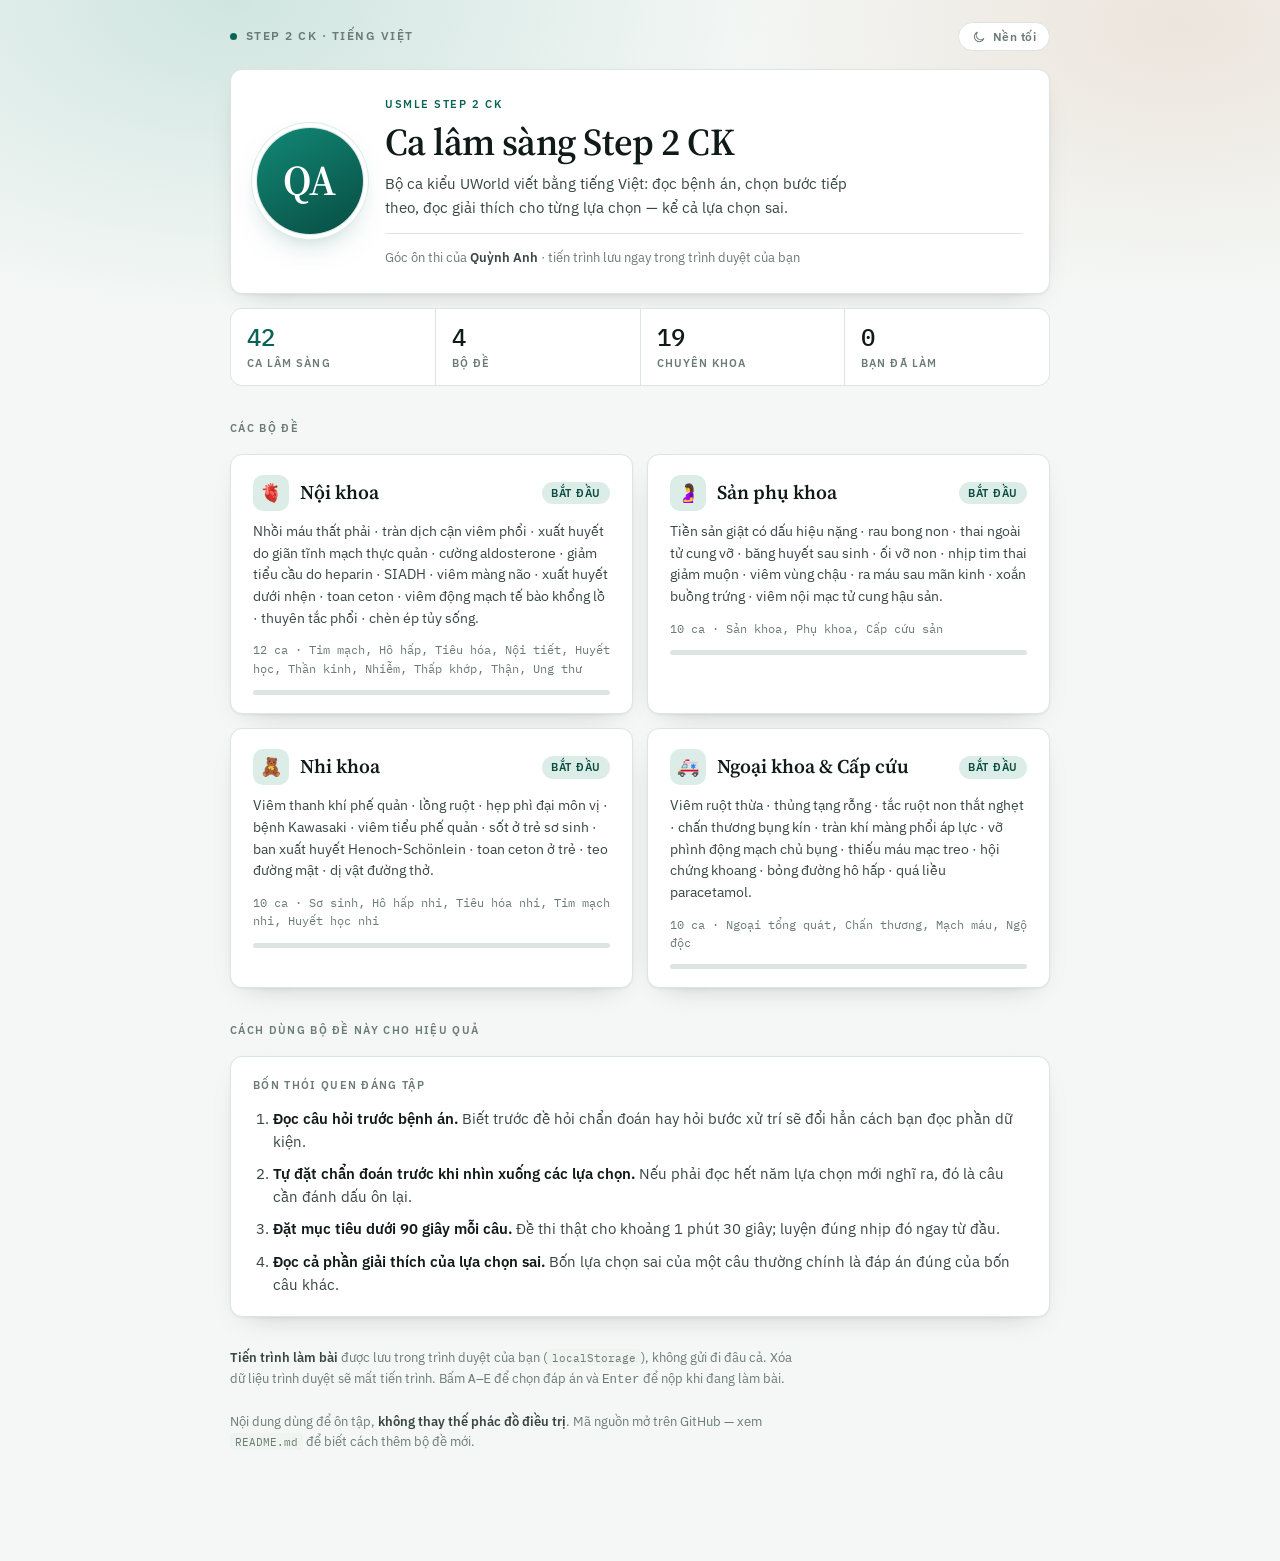
==== index.html @ 40addd0b "Update site UI/logic and ignore documentation files" ====
<!doctype html>
<html lang="vi">
<head>
<meta charset="utf-8">
<meta name="viewport" content="width=device-width, initial-scale=1">
<title>Ôn thi USMLE Step 2 CK bằng tiếng Việt</title>
<meta name="description" content="42 ca lâm sàng kiểu UWorld cho USMLE Step 2 CK, viết bằng tiếng Việt, trọng tâm chẩn đoán và bước xử trí tiếp theo.">
<meta name="theme-color" content="#0C6255">
<link rel="preconnect" href="https://fonts.googleapis.com">
<link rel="preconnect" href="https://fonts.gstatic.com" crossorigin>
<link rel="stylesheet" href="https://fonts.googleapis.com/css2?family=IBM+Plex+Mono:wght@400;500&family=IBM+Plex+Sans:wght@400;500;600&family=Source+Serif+4:opsz,wght@8..60,400;8..60,600&display=swap">
<link rel="stylesheet" href="assets/style.css">
<link rel="icon" href="data:image/svg+xml,<svg xmlns='http://www.w3.org/2000/svg' viewBox='0 0 100 100'><text y='.9em' font-size='90'>%F0%9F%A9%BA</text></svg>">
<script>
  /* đặt giao diện trước khi vẽ để không bị nháy nền */
  try {
    var t = localStorage.getItem("step2ck:theme");
    if (t) document.documentElement.setAttribute("data-theme", t);
  } catch (e) {}
</script>
</head>
<body>

<div class="wrap">

  <div class="topbar">
    <span class="brandline"><span class="dot"></span>Step 2 CK · Tiếng Việt</span>
    <button class="themetoggle" type="button">Nền tối</button>
  </div>

  <header class="hero">
    <div class="avatar lg">
      <span class="fallback">QA</span>
      <img src="assets/avatar.jpg" alt="Ảnh đại diện">
    </div>
    <div class="hero-text">
      <div class="eyebrow">USMLE Step 2 CK</div>
      <h1>Ca lâm sàng Step 2 CK</h1>
      <p>Bộ ca kiểu UWorld viết bằng tiếng Việt: đọc bệnh án, chọn bước tiếp theo, đọc giải thích cho từng lựa chọn — kể cả lựa chọn sai.</p>
      <div class="owner">Góc ôn thi của <b>Quỳnh Anh</b> · tiến trình lưu ngay trong trình duyệt của bạn</div>
    </div>
  </header>

  <div class="stats">
    <div class="accent"><b>42</b><span>Ca lâm sàng</span></div>
    <div><b>4</b><span>Bộ đề</span></div>
    <div><b>19</b><span>Chuyên khoa</span></div>
    <div><b id="stat-done">0</b><span>Bạn đã làm</span></div>
  </div>

  <p class="section-label">Các bộ đề</p>
  <div class="sets">

    <a class="set" href="noi-khoa/" data-set="noi-khoa" data-count="12">
      <div class="top">
        <span class="ico" aria-hidden="true">🫀</span>
        <h2>Nội khoa</h2>
        <span class="state">Bắt đầu</span>
      </div>
      <p>Nhồi máu thất phải · tràn dịch cận viêm phổi · xuất huyết do giãn tĩnh mạch thực quản · cường aldosterone · giảm tiểu cầu do heparin · SIADH · viêm màng não · xuất huyết dưới nhện · toan ceton · viêm động mạch tế bào khổng lồ · thuyên tắc phổi · chèn ép tủy sống.</p>
      <span class="meta">12 ca · Tim mạch, Hô hấp, Tiêu hóa, Nội tiết, Huyết học, Thần kinh, Nhiễm, Thấp khớp, Thận, Ung thư</span>
      <span class="prog"><i></i></span>
    </a>

    <a class="set" href="san-phu-khoa/" data-set="san-phu-khoa" data-count="10">
      <div class="top">
        <span class="ico" aria-hidden="true">🤰</span>
        <h2>Sản phụ khoa</h2>
        <span class="state">Bắt đầu</span>
      </div>
      <p>Tiền sản giật có dấu hiệu nặng · rau bong non · thai ngoài tử cung vỡ · băng huyết sau sinh · ối vỡ non · nhịp tim thai giảm muộn · viêm vùng chậu · ra máu sau mãn kinh · xoắn buồng trứng · viêm nội mạc tử cung hậu sản.</p>
      <span class="meta">10 ca · Sản khoa, Phụ khoa, Cấp cứu sản</span>
      <span class="prog"><i></i></span>
    </a>

    <a class="set" href="nhi-khoa/" data-set="nhi-khoa" data-count="10">
      <div class="top">
        <span class="ico" aria-hidden="true">🧸</span>
        <h2>Nhi khoa</h2>
        <span class="state">Bắt đầu</span>
      </div>
      <p>Viêm thanh khí phế quản · lồng ruột · hẹp phì đại môn vị · bệnh Kawasaki · viêm tiểu phế quản · sốt ở trẻ sơ sinh · ban xuất huyết Henoch-Schönlein · toan ceton ở trẻ · teo đường mật · dị vật đường thở.</p>
      <span class="meta">10 ca · Sơ sinh, Hô hấp nhi, Tiêu hóa nhi, Tim mạch nhi, Huyết học nhi</span>
      <span class="prog"><i></i></span>
    </a>

    <a class="set" href="ngoai-cap-cuu/" data-set="ngoai-cap-cuu" data-count="10">
      <div class="top">
        <span class="ico" aria-hidden="true">🚑</span>
        <h2>Ngoại khoa &amp; Cấp cứu</h2>
        <span class="state">Bắt đầu</span>
      </div>
      <p>Viêm ruột thừa · thủng tạng rỗng · tắc ruột non thắt nghẹt · chấn thương bụng kín · tràn khí màng phổi áp lực · vỡ phình động mạch chủ bụng · thiếu máu mạc treo · hội chứng khoang · bỏng đường hô hấp · quá liều paracetamol.</p>
      <span class="meta">10 ca · Ngoại tổng quát, Chấn thương, Mạch máu, Ngộ độc</span>
      <span class="prog"><i></i></span>
    </a>

  </div>

  <p class="section-label">Cách dùng bộ đề này cho hiệu quả</p>
  <div class="tips">
    <h3>Bốn thói quen đáng tập</h3>
    <ol>
      <li><b>Đọc câu hỏi trước bệnh án.</b> Biết trước đề hỏi chẩn đoán hay hỏi bước xử trí sẽ đổi hẳn cách bạn đọc phần dữ kiện.</li>
      <li><b>Tự đặt chẩn đoán trước khi nhìn xuống các lựa chọn.</b> Nếu phải đọc hết năm lựa chọn mới nghĩ ra, đó là câu cần đánh dấu ôn lại.</li>
      <li><b>Đặt mục tiêu dưới 90 giây mỗi câu.</b> Đề thi thật cho khoảng 1 phút 30 giây; luyện đúng nhịp đó ngay từ đầu.</li>
      <li><b>Đọc cả phần giải thích của lựa chọn sai.</b> Bốn lựa chọn sai của một câu thường chính là đáp án đúng của bốn câu khác.</li>
    </ol>
  </div>

  <footer>
    <b>Tiến trình làm bài</b> được lưu trong trình duyệt của bạn (<code>localStorage</code>), không gửi đi đâu cả. Xóa dữ liệu trình duyệt sẽ mất tiến trình. Bấm <kbd>A</kbd>–<kbd>E</kbd> để chọn đáp án và <kbd>Enter</kbd> để nộp khi đang làm bài.
    <br><br>
    Nội dung dùng để ôn tập, <b>không thay thế phác đồ điều trị</b>. Mã nguồn mở trên GitHub — xem <code>README.md</code> để biết cách thêm bộ đề mới.
  </footer>
</div>

<script src="assets/site.js"></script>
</body>
</html>
---- assets/style.css ----
/* ==========================================================================
   USMLE Step 2 CK — hệ thống thiết kế dùng chung
   Bảng màu, kiểu chữ và bố cục cho cả trang chủ lẫn trang làm đề.
   Sáng / tối theo hệ thống, có thể ghi đè bằng [data-theme] trên <html>.
   ========================================================================== */

:root{
  --paper:#F4F7F5;
  --surface:#FFFFFF;
  --surface-2:#EFF4F1;
  --ink:#101A18;
  --ink-2:#384744;
  --ink-3:#6B7B76;
  --line:#DCE5E1;
  --line-strong:#BCCAC5;
  --accent:#0C6255;
  --accent-2:#084C42;
  --accent-3:#128976;
  --accent-soft:#DCEDE8;
  --warm:#B4602A;
  --warm-soft:#F8E9DE;
  --good:#42701B;
  --good-soft:#E9F2DA;
  --good-line:#A5C67C;
  --bad:#A32A20;
  --bad-soft:#F9E3E0;
  --bad-line:#E0A9A1;
  --on-accent:#FFFFFF;
  --glow:radial-gradient(60% 70% at 18% 0%, rgba(18,137,118,.16), transparent 70%),
         radial-gradient(50% 60% at 92% 4%, rgba(180,96,42,.12), transparent 70%);
  --shadow:0 1px 2px rgba(16,26,24,.05), 0 10px 28px -18px rgba(16,26,24,.35);
  --shadow-lift:0 2px 4px rgba(16,26,24,.06), 0 22px 44px -24px rgba(16,26,24,.42);
  --radius:12px;
  --serif:"Source Serif 4", Georgia, "Times New Roman", serif;
  --sans:"IBM Plex Sans", "Segoe UI", Roboto, Helvetica, Arial, sans-serif;
  --mono:"IBM Plex Mono", "SF Mono", Consolas, monospace;
}

@media (prefers-color-scheme: dark){
  :root:not([data-theme="light"]){
    --paper:#0C1412;
    --surface:#141F1D;
    --surface-2:#1A2724;
    --ink:#E9F0ED;
    --ink-2:#B3C2BD;
    --ink-3:#7C8C87;
    --line:#25332F;
    --line-strong:#3A4B46;
    --accent:#5FC9B4;
    --accent-2:#93E0CF;
    --accent-3:#7FD6C2;
    --accent-soft:#0F3630;
    --warm:#E2A176;
    --warm-soft:#33231A;
    --good:#9DCC66;
    --good-soft:#1A2C11;
    --good-line:#3F5E24;
    --bad:#EB958A;
    --bad-soft:#361B17;
    --bad-line:#6B3630;
    --on-accent:#0A1210;
    --glow:radial-gradient(60% 70% at 18% 0%, rgba(95,201,180,.10), transparent 70%),
           radial-gradient(50% 60% at 92% 4%, rgba(226,161,118,.08), transparent 70%);
    --shadow:0 1px 2px rgba(0,0,0,.5), 0 12px 32px -20px rgba(0,0,0,.9);
    --shadow-lift:0 2px 6px rgba(0,0,0,.55), 0 26px 50px -26px rgba(0,0,0,1);
  }
}

:root[data-theme="dark"]{
  --paper:#0C1412;
  --surface:#141F1D;
  --surface-2:#1A2724;
  --ink:#E9F0ED;
  --ink-2:#B3C2BD;
  --ink-3:#7C8C87;
  --line:#25332F;
  --line-strong:#3A4B46;
  --accent:#5FC9B4;
  --accent-2:#93E0CF;
  --accent-3:#7FD6C2;
  --accent-soft:#0F3630;
  --warm:#E2A176;
  --warm-soft:#33231A;
  --good:#9DCC66;
  --good-soft:#1A2C11;
  --good-line:#3F5E24;
  --bad:#EB958A;
  --bad-soft:#361B17;
  --bad-line:#6B3630;
  --on-accent:#0A1210;
  --glow:radial-gradient(60% 70% at 18% 0%, rgba(95,201,180,.10), transparent 70%),
         radial-gradient(50% 60% at 92% 4%, rgba(226,161,118,.08), transparent 70%);
  --shadow:0 1px 2px rgba(0,0,0,.5), 0 12px 32px -20px rgba(0,0,0,.9);
  --shadow-lift:0 2px 6px rgba(0,0,0,.55), 0 26px 50px -26px rgba(0,0,0,1);
}

*{box-sizing:border-box}
html{color-scheme:light dark}
body{
  margin:0;
  background:var(--paper);
  background-image:var(--glow);
  background-repeat:no-repeat;
  background-size:100% 640px;
  background-attachment:fixed;
  color:var(--ink);
  font-family:var(--sans);
  font-size:16px;
  line-height:1.6;
  -webkit-font-smoothing:antialiased;
}
img{max-width:100%}
:focus-visible{outline:2px solid var(--accent); outline-offset:2px; border-radius:4px}
@media (prefers-reduced-motion: reduce){*{animation:none !important; transition:none !important}}

.wrap{max-width:860px; margin:0 auto; padding:22px 20px 110px}

/* ---------- thanh trên cùng ---------- */
.topbar{display:flex; align-items:center; justify-content:space-between; gap:12px; margin-bottom:18px}
.brandline{
  display:inline-flex; align-items:center; gap:9px;
  font-size:11.5px; font-weight:600; letter-spacing:.13em; text-transform:uppercase;
  color:var(--ink-3); text-decoration:none;
}
.brandline .dot{width:7px; height:7px; border-radius:50%; background:var(--accent); flex:0 0 auto}
a.brandline:hover{color:var(--accent)}
.themetoggle{
  display:inline-flex; align-items:center; gap:7px;
  padding:6px 13px; cursor:pointer;
  font-family:var(--sans); font-size:12px; font-weight:600; letter-spacing:.04em;
  color:var(--ink-3); background:var(--surface);
  border:1px solid var(--line); border-radius:999px;
  transition:border-color .15s ease, color .15s ease;
}
.themetoggle:hover{border-color:var(--line-strong); color:var(--ink)}
.themetoggle svg{width:14px; height:14px; fill:none; stroke:currentColor; stroke-width:1.8; stroke-linecap:round}

/* ---------- ảnh đại diện ---------- */
.avatar{
  position:relative; flex:0 0 auto;
  border-radius:50%; overflow:hidden;
  background:linear-gradient(150deg, var(--accent-3), var(--accent-2));
  box-shadow:0 0 0 1px var(--line), 0 0 0 5px var(--surface), 0 0 0 6px var(--accent-soft),
             0 14px 32px -14px rgba(12,98,85,.5);
}
.avatar img{width:100%; height:100%; object-fit:cover; object-position:50% 22%; display:block; position:relative; z-index:1}
.avatar .fallback{
  position:absolute; inset:0; display:grid; place-items:center; z-index:0;
  font-family:var(--serif); font-weight:600; color:var(--on-accent);
  font-size:.4em; letter-spacing:.02em; pointer-events:none;
}
.avatar.lg{width:106px; height:106px; font-size:106px}
.avatar.sm{
  width:40px; height:40px; font-size:40px;
  box-shadow:0 0 0 1px var(--line), 0 0 0 3px var(--surface), 0 0 0 4px var(--accent-soft);
}

/* ---------- hero trang chủ ---------- */
.hero{
  display:flex; align-items:center; gap:22px; flex-wrap:wrap;
  padding:26px;
  background:var(--surface);
  border:1px solid var(--line); border-radius:var(--radius);
  box-shadow:var(--shadow);
}
.hero-text{flex:1 1 320px; min-width:0}
.eyebrow{
  font-size:11px; font-weight:600; letter-spacing:.14em; text-transform:uppercase;
  color:var(--accent);
}
.hero h1{
  font-family:var(--serif); font-weight:600;
  font-size:clamp(27px,4.6vw,38px); line-height:1.1;
  margin:8px 0 0; text-wrap:balance; letter-spacing:-.015em;
}
.hero p{margin:9px 0 0; color:var(--ink-2); font-size:14.5px; max-width:52ch}
.owner{
  margin-top:14px; padding-top:13px; border-top:1px solid var(--line);
  font-size:12.5px; color:var(--ink-3);
}
.owner b{color:var(--ink-2); font-weight:600}

/* ---------- dải số liệu ---------- */
.stats{
  display:grid; grid-template-columns:repeat(auto-fit,minmax(118px,1fr)); gap:1px;
  margin-top:14px; background:var(--line);
  border:1px solid var(--line); border-radius:var(--radius); overflow:hidden;
}
.stats div{background:var(--surface); padding:14px 16px}
.stats b{
  display:block; font-family:var(--mono); font-size:24px; font-weight:500;
  color:var(--ink); font-variant-numeric:tabular-nums; line-height:1.2;
}
.stats span{
  display:block; margin-top:3px;
  font-size:10.5px; font-weight:600; letter-spacing:.1em; text-transform:uppercase; color:var(--ink-3);
}
.stats .accent b{color:var(--accent)}

/* ---------- header trang làm đề ---------- */
.masthead{
  display:flex; flex-wrap:wrap; align-items:flex-end; justify-content:space-between;
  gap:14px 20px;
  padding:20px 22px;
  background:var(--surface);
  border:1px solid var(--line); border-radius:var(--radius);
  box-shadow:var(--shadow);
}
.masthead h1{
  font-family:var(--serif); font-weight:600;
  font-size:clamp(24px,4.2vw,33px); line-height:1.12;
  margin:7px 0 0; text-wrap:balance; letter-spacing:-.012em;
}
.masthead p{margin:7px 0 0; color:var(--ink-3); font-size:13.5px; max-width:48ch}
.backlink{
  display:inline-flex; align-items:center; gap:6px; margin-bottom:12px;
  font-size:13px; color:var(--ink-3); text-decoration:none;
}
.backlink:hover{color:var(--accent)}
.scorebox{
  text-align:right; font-family:var(--mono); font-size:11.5px; color:var(--ink-3); line-height:1.5;
  padding:10px 16px; border:1px solid var(--line); border-radius:10px; background:var(--surface-2);
}
.scorebox b{display:block; font-size:27px; color:var(--ink); font-weight:500; font-variant-numeric:tabular-nums}

/* ---------- thanh tiến trình ---------- */
.railwrap{margin:16px 0 22px}
.railmeter{height:5px; border-radius:999px; background:var(--line); overflow:hidden; margin-bottom:11px}
.railmeter i{
  display:block; height:100%; width:0;
  background:linear-gradient(90deg, var(--accent-3), var(--accent));
  border-radius:999px; transition:width .35s cubic-bezier(.4,0,.2,1);
}
.rail{display:flex; flex-wrap:wrap; gap:6px}
.pip{
  width:30px; height:30px; padding:0; cursor:pointer;
  display:grid; place-items:center;
  background:var(--surface); border:1px solid var(--line); border-radius:8px;
  font-family:var(--mono); font-size:12px; font-variant-numeric:tabular-nums;
  color:var(--ink-3);
  transition:transform .12s ease, border-color .12s ease, background .12s ease;
}
.pip:hover:not(:disabled){transform:translateY(-2px); border-color:var(--line-strong)}
.pip[data-state="current"]{background:var(--accent); border-color:var(--accent); color:var(--on-accent); font-weight:500}
.pip[data-state="correct"]{background:var(--good-soft); border-color:var(--good-line); color:var(--good); font-weight:500}
.pip[data-state="wrong"]{background:var(--bad-soft); border-color:var(--bad-line); color:var(--bad); font-weight:500}
.pip:disabled{cursor:default; opacity:.6}

/* ---------- thẻ ca lâm sàng ---------- */
.card{
  background:var(--surface);
  border:1px solid var(--line);
  border-radius:var(--radius);
  box-shadow:var(--shadow);
  overflow:hidden;
}
.card-top{
  display:flex; flex-wrap:wrap; align-items:center; gap:10px;
  padding:13px 24px;
  border-bottom:1px solid var(--line);
  background:var(--surface-2);
}
.qnum{font-family:var(--mono); font-size:12px; color:var(--ink-3); letter-spacing:.04em}
.chip{
  font-size:10.5px; font-weight:600; letter-spacing:.07em; text-transform:uppercase;
  padding:4px 10px; border-radius:999px;
  background:var(--accent-soft); color:var(--accent-2);
}
.chip.task{background:transparent; color:var(--ink-3); border:1px solid var(--line-strong)}

.body{padding:24px}
.fadein{animation:fade .3s cubic-bezier(.2,0,.2,1) both}
@keyframes fade{from{opacity:0; transform:translateY(6px)} to{opacity:1; transform:none}}

.vignette{
  font-family:var(--serif); font-size:17.5px; line-height:1.7; color:var(--ink);
  max-width:66ch;
}
.vignette p{margin:0 0 14px}
.vignette p:last-child{margin-bottom:0}

/* ---------- khối dữ liệu lâm sàng ---------- */
.datablock{
  margin:20px 0;
  border:1px solid var(--line);
  border-left:3px solid var(--accent);
  background:var(--surface-2);
  border-radius:8px;
  overflow:hidden;
}
.datablock .scroll{overflow-x:auto}
.datablock h4{
  margin:0; padding:10px 15px 8px;
  font-size:10.5px; font-weight:600; letter-spacing:.12em; text-transform:uppercase;
  color:var(--ink-3); border-bottom:1px solid var(--line);
}
.vitals{display:flex; flex-wrap:wrap; gap:0; font-family:var(--mono); font-size:13px}
.vitals div{padding:10px 15px; flex:1 1 auto; min-width:108px; border-right:1px solid var(--line)}
.vitals div:last-child{border-right:0}
.vitals span{
  display:block; font-size:10px; letter-spacing:.08em; text-transform:uppercase;
  color:var(--ink-3); font-family:var(--sans); font-weight:600;
}
.vitals b{font-weight:500; font-variant-numeric:tabular-nums}

table.labs{width:100%; border-collapse:collapse; font-family:var(--mono); font-size:13px}
table.labs td{padding:7px 15px; border-bottom:1px solid var(--line); vertical-align:baseline}
table.labs tr:last-child td{border-bottom:0}
table.labs td.name{font-family:var(--sans); color:var(--ink-2); width:52%}
table.labs td.val{text-align:right; font-variant-numeric:tabular-nums; font-weight:500; white-space:nowrap}
table.labs td.ref{text-align:right; color:var(--ink-3); font-size:11.5px; white-space:nowrap; width:1%}
table.labs td.val.hi{color:var(--bad)}
table.labs td.val.hi::after{content:" ▲"; font-size:9px}
table.labs td.val.lo{color:var(--accent)}
table.labs td.val.lo::after{content:" ▼"; font-size:9px}

/* ---------- câu hỏi và lựa chọn ---------- */
.stem{
  margin:24px 0 16px; padding-top:20px;
  border-top:1px solid var(--line);
  font-family:var(--serif); font-size:18.5px; font-weight:600; line-height:1.45;
  text-wrap:balance;
}
.choices{display:flex; flex-direction:column; gap:8px}
.choice{
  display:flex; gap:12px; align-items:flex-start;
  width:100%; text-align:left;
  padding:12px 15px;
  background:var(--surface);
  border:1px solid var(--line);
  border-radius:9px;
  font-family:var(--sans); font-size:15.5px; line-height:1.5; color:var(--ink);
  cursor:pointer;
  transition:border-color .12s ease, background .12s ease, transform .12s ease;
}
.choice:hover:not(:disabled){border-color:var(--line-strong); background:var(--surface-2); transform:translateX(2px)}
.choice .k{
  flex:0 0 auto; width:24px; height:24px; margin-top:1px;
  display:grid; place-items:center;
  border:1px solid var(--line-strong); border-radius:50%;
  font-family:var(--mono); font-size:12px; color:var(--ink-3);
  transition:background .12s ease, color .12s ease, border-color .12s ease;
}
.choice[aria-pressed="true"]{border-color:var(--accent); background:var(--accent-soft)}
.choice[aria-pressed="true"] .k{border-color:var(--accent); background:var(--accent); color:var(--on-accent)}
.choice:disabled{cursor:default; transform:none}
.choice.is-correct{border-color:var(--good-line); background:var(--good-soft)}
.choice.is-correct .k{border-color:var(--good); background:var(--good); color:var(--on-accent)}
.choice.is-wrong{border-color:var(--bad-line); background:var(--bad-soft)}
.choice.is-wrong .k{border-color:var(--bad); background:var(--bad); color:var(--on-accent)}
.choice.is-muted{opacity:.5}
.tag{
  margin-left:auto; align-self:center;
  font-size:10.5px; font-weight:600; letter-spacing:.07em;
  text-transform:uppercase; white-space:nowrap;
}
.tag.g{color:var(--good)}
.tag.r{color:var(--bad)}

/* ---------- nút ---------- */
.actions{display:flex; flex-wrap:wrap; align-items:center; gap:12px; margin-top:22px}
.btn{
  font-family:var(--sans); font-size:14.5px; font-weight:600;
  padding:11px 22px; border-radius:9px; cursor:pointer;
  border:1px solid var(--accent); background:var(--accent); color:var(--on-accent);
  transition:opacity .12s ease, transform .12s ease;
}
.btn:hover:not(:disabled){opacity:.88; transform:translateY(-1px)}
.btn:disabled{opacity:.38; cursor:not-allowed}
.btn.ghost{background:transparent; color:var(--ink-2); border-color:var(--line-strong)}
.btn.ghost:hover:not(:disabled){border-color:var(--ink-3)}
.hint{font-size:13px; color:var(--ink-3)}
.hint kbd{
  font-family:var(--mono); font-size:11px; padding:1px 5px; margin:0 1px;
  border:1px solid var(--line-strong); border-bottom-width:2px; border-radius:4px;
  background:var(--surface-2); color:var(--ink-2);
}

/* ---------- phần giải thích ---------- */
.expl{margin-top:28px; padding-top:24px; border-top:2px solid var(--ink)}
.verdict{
  display:flex; align-items:baseline; gap:10px; flex-wrap:wrap;
  font-size:14px; margin-bottom:20px; padding:12px 15px; border-radius:9px;
}
.verdict.ok{background:var(--good-soft); border:1px solid var(--good-line)}
.verdict.no{background:var(--bad-soft); border:1px solid var(--bad-line)}
.verdict .mark{font-family:var(--sans); font-weight:600; font-size:15px}
.verdict.ok .mark{color:var(--good)}
.verdict.no .mark{color:var(--bad)}
.verdict .ans{font-family:var(--mono); font-size:12.5px; color:var(--ink-2)}
.expl h3{
  font-family:var(--sans); font-size:11px; font-weight:600;
  letter-spacing:.12em; text-transform:uppercase; color:var(--ink-3);
  margin:0 0 9px;
}
.expl h3.spaced{margin-top:26px}
.expl .prose{font-family:var(--serif); font-size:16.5px; line-height:1.68; max-width:66ch; color:var(--ink)}
.expl .prose p{margin:0 0 12px}
.expl .prose p:last-child{margin-bottom:0}
.expl b, .expl strong{font-weight:600}
.wrongs{margin:22px 0 0; padding:0; list-style:none; display:flex; flex-direction:column; gap:12px}
.wrongs li{
  display:grid; grid-template-columns:auto 1fr; gap:12px;
  font-size:15px; line-height:1.58; color:var(--ink-2); max-width:70ch;
}
.wrongs .k{
  font-family:var(--mono); font-size:12px; color:var(--ink-3);
  border:1px solid var(--line); border-radius:6px;
  width:22px; height:22px; display:grid; place-items:center; margin-top:2px;
}
.objective{
  margin-top:26px; padding:16px 19px; border-radius:10px;
  background:var(--accent-soft);
}
.objective h3{color:var(--accent-2); margin-bottom:6px}
.objective p{margin:0; font-family:var(--serif); font-size:16px; line-height:1.62; color:var(--ink)}

/* ---------- tổng kết ---------- */
.summary{padding:28px 24px}
.summary h2{font-family:var(--serif); font-size:26px; margin:0 0 4px; font-weight:600}
.summary .lede{color:var(--ink-3); font-size:14.5px; margin:0 0 22px; max-width:62ch}
.bigscore{
  display:flex; align-items:center; gap:20px; flex-wrap:wrap;
  padding:18px 20px; margin-bottom:24px;
  background:var(--surface-2); border:1px solid var(--line); border-radius:10px;
}
.ring{width:90px; height:90px; flex:0 0 auto; position:relative}
.ring svg{transform:rotate(-90deg); display:block}
.ring circle{fill:none; stroke-width:9; stroke-linecap:round}
.ring .track{stroke:var(--line)}
.ring .fill{stroke:var(--accent); transition:stroke-dashoffset .8s cubic-bezier(.3,0,.2,1)}
.ring .pct{
  position:absolute; inset:0; display:grid; place-items:center;
  font-family:var(--mono); font-size:19px; font-weight:500; color:var(--ink);
  font-variant-numeric:tabular-nums;
}
.bigscore .num{flex:1 1 180px}
.bigscore .num b{display:block; font-family:var(--serif); font-size:30px; font-weight:600; line-height:1.15}
.bigscore .num span{font-size:13px; color:var(--ink-3)}

.byspec{margin:0 0 26px; display:flex; flex-direction:column; gap:9px}
.byspec .row{display:grid; grid-template-columns:minmax(104px,auto) 1fr auto; gap:12px; align-items:center; font-size:13px}
.byspec .nm{color:var(--ink-2); font-weight:500}
.byspec .track{height:6px; border-radius:999px; background:var(--line); overflow:hidden}
.byspec .track i{display:block; height:100%; background:var(--good); border-radius:999px}
.byspec .track i.mid{background:var(--warm)}
.byspec .track i.weak{background:var(--bad)}
.byspec .sc{font-family:var(--mono); font-size:12px; color:var(--ink-3); font-variant-numeric:tabular-nums}

.tally{display:flex; flex-direction:column; gap:0; border-top:1px solid var(--line)}
.tally a{
  display:grid; grid-template-columns:auto 1fr auto; gap:12px; align-items:center;
  padding:12px 4px; border-bottom:1px solid var(--line);
  color:inherit; text-decoration:none; cursor:pointer; border-radius:6px;
}
.tally a:hover{background:var(--surface-2)}
.tally .n{font-family:var(--mono); font-size:12px; color:var(--ink-3)}
.tally .t{font-size:14.5px}
.tally .t em{
  display:block; font-style:normal; font-size:11.5px; color:var(--ink-3);
  letter-spacing:.06em; text-transform:uppercase; font-weight:600;
}
.tally .s{font-size:11px; font-weight:600; letter-spacing:.07em; text-transform:uppercase}
.tally .s.g{color:var(--good)}
.tally .s.r{color:var(--bad)}

/* ---------- trang chủ: danh sách bộ đề ---------- */
.sets{display:grid; grid-template-columns:repeat(auto-fit,minmax(min(100%,330px),1fr)); gap:14px; margin-top:16px}
.set{
  position:relative; display:flex; flex-direction:column;
  padding:20px 22px 18px;
  background:var(--surface); border:1px solid var(--line); border-radius:var(--radius);
  color:inherit; text-decoration:none;
  box-shadow:var(--shadow);
  overflow:hidden;
  transition:border-color .15s ease, transform .15s ease, box-shadow .15s ease;
}
.set::before{
  content:""; position:absolute; inset:0 0 auto 0; height:3px;
  background:linear-gradient(90deg, var(--accent-3), var(--accent));
  opacity:0; transition:opacity .15s ease;
}
a.set:hover{border-color:var(--line-strong); transform:translateY(-3px); box-shadow:var(--shadow-lift)}
a.set:hover::before{opacity:1}
.set .top{display:flex; align-items:center; gap:11px; margin-bottom:10px}
.set .ico{
  flex:0 0 auto; width:36px; height:36px; border-radius:10px;
  display:grid; place-items:center; font-size:18px;
  background:var(--accent-soft);
}
.set h2{
  margin:0; font-family:var(--serif); font-size:19.5px; font-weight:600; line-height:1.2;
  text-wrap:balance; flex:1 1 auto;
}
.set p{margin:0; font-size:14px; color:var(--ink-2); line-height:1.55}
.set .meta{
  margin-top:12px; display:flex; align-items:center; gap:8px; flex-wrap:wrap;
  font-family:var(--mono); font-size:11.5px; color:var(--ink-3);
}
.set .state{
  font-size:10.5px; font-weight:600; letter-spacing:.07em; text-transform:uppercase;
  padding:3px 9px; border-radius:999px; white-space:nowrap;
  font-family:var(--sans);
  background:var(--accent-soft); color:var(--accent-2);
}
.set .state.part{background:var(--warm-soft); color:var(--warm)}
.set .state.full{background:var(--good-soft); color:var(--good)}
.set .prog{margin-top:12px; height:5px; border-radius:999px; background:var(--line); overflow:hidden}
.set .prog i{display:block; height:100%; background:var(--accent); border-radius:999px; transition:width .5s ease}
.set.soon{opacity:.62; box-shadow:none; cursor:default}
.set.soon .state{background:transparent; color:var(--ink-3); border:1px solid var(--line-strong)}
.set.soon .ico{background:var(--surface-2)}

.section-label{
  margin:34px 0 0;
  font-size:11px; font-weight:600; letter-spacing:.12em; text-transform:uppercase;
  color:var(--ink-3);
}

/* ---------- mẹo ôn thi trên trang chủ ---------- */
.tips{
  margin-top:16px; padding:20px 22px;
  background:var(--surface); border:1px solid var(--line); border-radius:var(--radius);
  box-shadow:var(--shadow);
}
.tips h3{
  margin:0 0 12px; font-size:11px; font-weight:600;
  letter-spacing:.12em; text-transform:uppercase; color:var(--ink-3);
}
.tips ol{margin:0; padding-left:20px; display:flex; flex-direction:column; gap:9px}
.tips li{font-size:14.5px; color:var(--ink-2); line-height:1.6}
.tips li b{color:var(--ink); font-weight:600}

footer{margin-top:30px; font-size:12.5px; color:var(--ink-3); line-height:1.65; max-width:72ch}
footer b{color:var(--ink-2); font-weight:600}
footer a{color:var(--accent)}
code{font-family:var(--mono); font-size:.9em; background:var(--surface-2); padding:1px 5px; border-radius:4px}

@media (max-width:560px){
  .wrap{padding:16px 14px 84px}
  .body{padding:18px 16px}
  .card-top{padding:11px 16px}
  .hero{padding:20px 18px; gap:16px}
  .avatar.lg{width:78px; height:78px; font-size:78px}
  .vignette{font-size:16.5px}
  .stem{font-size:17px}
  .scorebox{text-align:left}
  .summary{padding:22px 16px}
  .masthead{padding:16px 18px}
  .byspec .row{grid-template-columns:1fr auto; gap:5px 10px}
  .byspec .track{grid-column:1 / -1; order:3}
}

/* tiêu đề phụ trong bảng tổng kết */
.summary h3{
  margin:0 0 10px; font-size:11px; font-weight:600;
  letter-spacing:.12em; text-transform:uppercase; color:var(--ink-3);
}
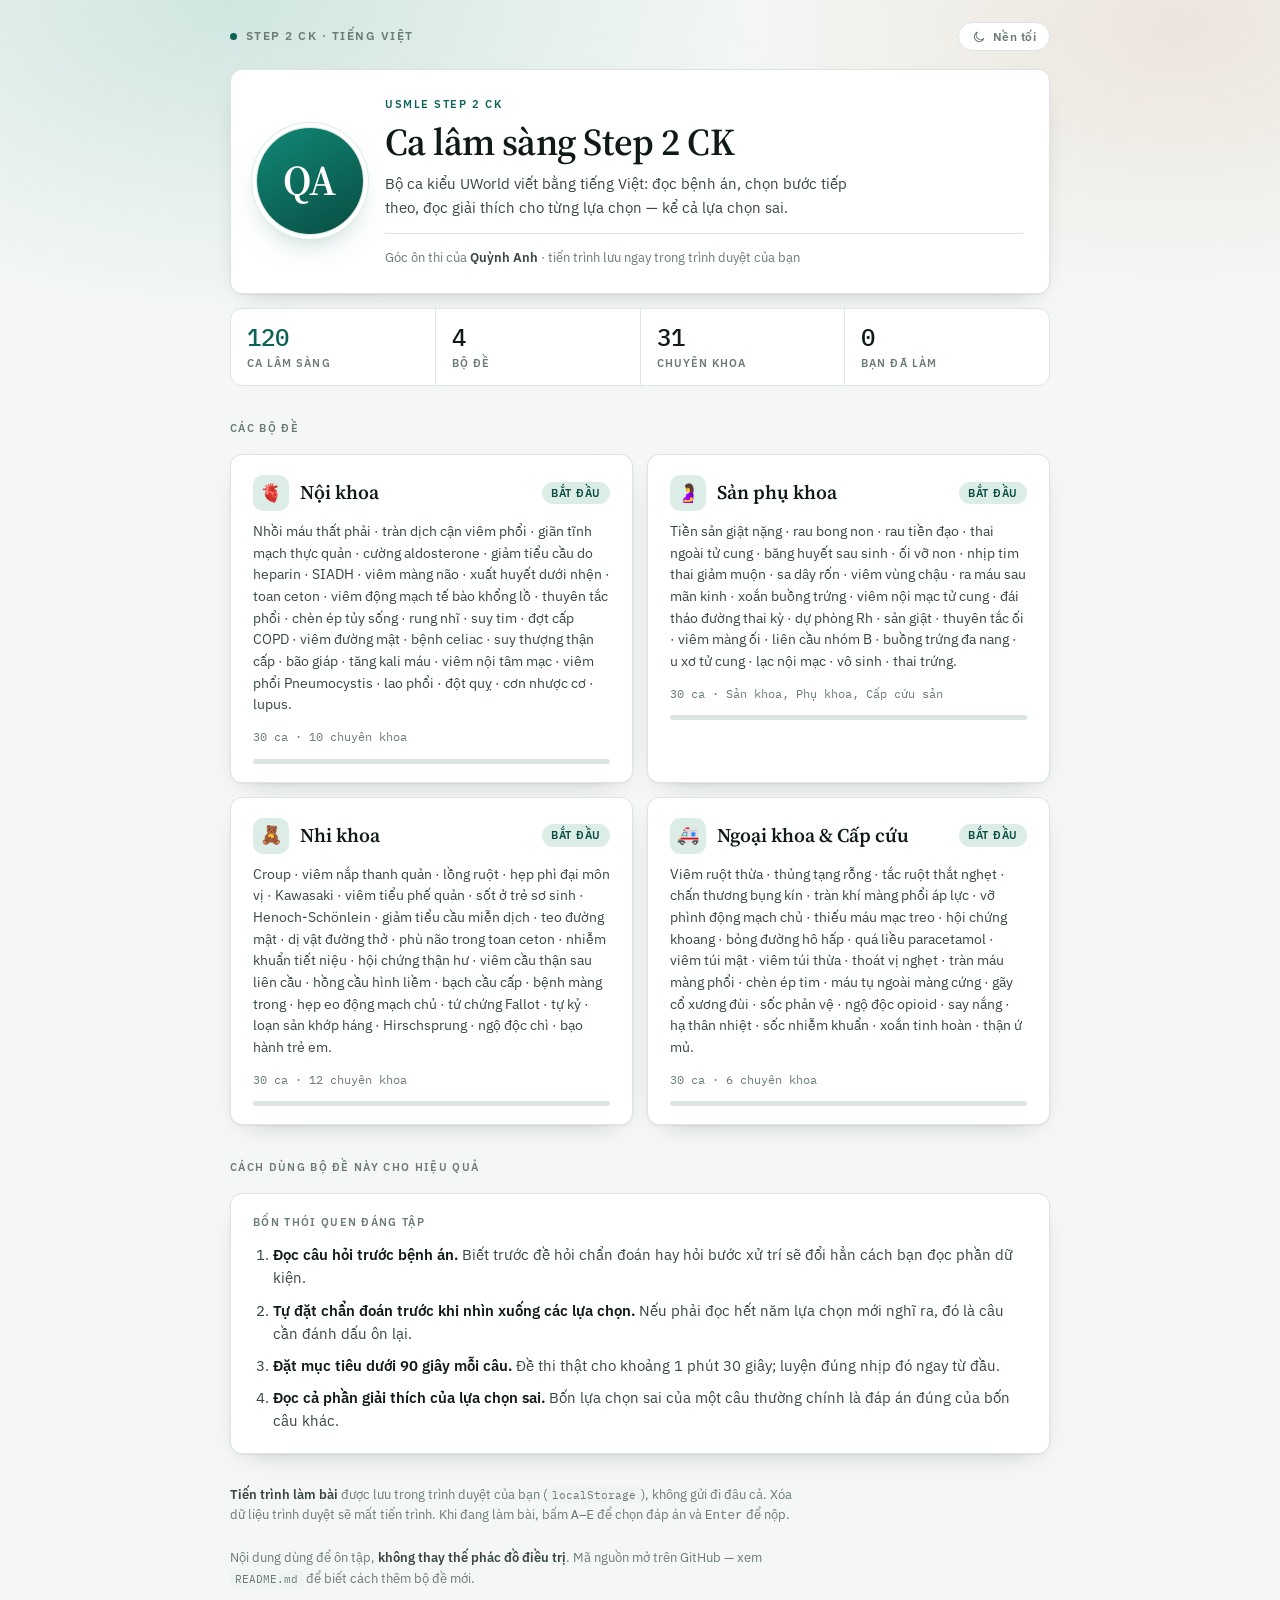
==== commit 0db20a73: "Add Quiz sets: San-Phu-Khoa, Nhi-Khoa, Ngoai-Cap-Cuu and update clinical cases" ====
--- a/index.html
+++ b/index.html
@@ -4,7 +4,7 @@
 <meta charset="utf-8">
 <meta name="viewport" content="width=device-width, initial-scale=1">
 <title>Ôn thi USMLE Step 2 CK bằng tiếng Việt</title>
-<meta name="description" content="42 ca lâm sàng kiểu UWorld cho USMLE Step 2 CK, viết bằng tiếng Việt, trọng tâm chẩn đoán và bước xử trí tiếp theo.">
+<meta name="description" content="120 ca lâm sàng kiểu UWorld cho USMLE Step 2 CK qua 31 chuyên khoa, viết bằng tiếng Việt, trọng tâm chẩn đoán và bước xử trí tiếp theo.">
 <meta name="theme-color" content="#0C6255">
 <link rel="preconnect" href="https://fonts.googleapis.com">
 <link rel="preconnect" href="https://fonts.gstatic.com" crossorigin>
@@ -42,56 +42,56 @@
   </header>
 
   <div class="stats">
-    <div class="accent"><b>42</b><span>Ca lâm sàng</span></div>
+    <div class="accent"><b>120</b><span>Ca lâm sàng</span></div>
     <div><b>4</b><span>Bộ đề</span></div>
-    <div><b>19</b><span>Chuyên khoa</span></div>
+    <div><b>31</b><span>Chuyên khoa</span></div>
     <div><b id="stat-done">0</b><span>Bạn đã làm</span></div>
   </div>
 
   <p class="section-label">Các bộ đề</p>
   <div class="sets">
 
-    <a class="set" href="noi-khoa/" data-set="noi-khoa" data-count="12">
+    <a class="set" href="noi-khoa/" data-set="noi-khoa" data-count="30">
       <div class="top">
         <span class="ico" aria-hidden="true">🫀</span>
         <h2>Nội khoa</h2>
         <span class="state">Bắt đầu</span>
       </div>
-      <p>Nhồi máu thất phải · tràn dịch cận viêm phổi · xuất huyết do giãn tĩnh mạch thực quản · cường aldosterone · giảm tiểu cầu do heparin · SIADH · viêm màng não · xuất huyết dưới nhện · toan ceton · viêm động mạch tế bào khổng lồ · thuyên tắc phổi · chèn ép tủy sống.</p>
-      <span class="meta">12 ca · Tim mạch, Hô hấp, Tiêu hóa, Nội tiết, Huyết học, Thần kinh, Nhiễm, Thấp khớp, Thận, Ung thư</span>
+      <p>Nhồi máu thất phải · tràn dịch cận viêm phổi · giãn tĩnh mạch thực quản · cường aldosterone · giảm tiểu cầu do heparin · SIADH · viêm màng não · xuất huyết dưới nhện · toan ceton · viêm động mạch tế bào khổng lồ · thuyên tắc phổi · chèn ép tủy sống · rung nhĩ · suy tim · đợt cấp COPD · viêm đường mật · bệnh celiac · suy thượng thận cấp · bão giáp · tăng kali máu · viêm nội tâm mạc · viêm phổi Pneumocystis · lao phổi · đột quỵ · cơn nhược cơ · lupus.</p>
+      <span class="meta">30 ca · 10 chuyên khoa</span>
       <span class="prog"><i></i></span>
     </a>
 
-    <a class="set" href="san-phu-khoa/" data-set="san-phu-khoa" data-count="10">
+    <a class="set" href="san-phu-khoa/" data-set="san-phu-khoa" data-count="30">
       <div class="top">
         <span class="ico" aria-hidden="true">🤰</span>
         <h2>Sản phụ khoa</h2>
         <span class="state">Bắt đầu</span>
       </div>
-      <p>Tiền sản giật có dấu hiệu nặng · rau bong non · thai ngoài tử cung vỡ · băng huyết sau sinh · ối vỡ non · nhịp tim thai giảm muộn · viêm vùng chậu · ra máu sau mãn kinh · xoắn buồng trứng · viêm nội mạc tử cung hậu sản.</p>
-      <span class="meta">10 ca · Sản khoa, Phụ khoa, Cấp cứu sản</span>
+      <p>Tiền sản giật nặng · rau bong non · rau tiền đạo · thai ngoài tử cung · băng huyết sau sinh · ối vỡ non · nhịp tim thai giảm muộn · sa dây rốn · viêm vùng chậu · ra máu sau mãn kinh · xoắn buồng trứng · viêm nội mạc tử cung · đái tháo đường thai kỳ · dự phòng Rh · sản giật · thuyên tắc ối · viêm màng ối · liên cầu nhóm B · buồng trứng đa nang · u xơ tử cung · lạc nội mạc · vô sinh · thai trứng.</p>
+      <span class="meta">30 ca · Sản khoa, Phụ khoa, Cấp cứu sản</span>
       <span class="prog"><i></i></span>
     </a>
 
-    <a class="set" href="nhi-khoa/" data-set="nhi-khoa" data-count="10">
+    <a class="set" href="nhi-khoa/" data-set="nhi-khoa" data-count="30">
       <div class="top">
         <span class="ico" aria-hidden="true">🧸</span>
         <h2>Nhi khoa</h2>
         <span class="state">Bắt đầu</span>
       </div>
-      <p>Viêm thanh khí phế quản · lồng ruột · hẹp phì đại môn vị · bệnh Kawasaki · viêm tiểu phế quản · sốt ở trẻ sơ sinh · ban xuất huyết Henoch-Schönlein · toan ceton ở trẻ · teo đường mật · dị vật đường thở.</p>
-      <span class="meta">10 ca · Sơ sinh, Hô hấp nhi, Tiêu hóa nhi, Tim mạch nhi, Huyết học nhi</span>
+      <p>Croup · viêm nắp thanh quản · lồng ruột · hẹp phì đại môn vị · Kawasaki · viêm tiểu phế quản · sốt ở trẻ sơ sinh · Henoch-Schönlein · giảm tiểu cầu miễn dịch · teo đường mật · dị vật đường thở · phù não trong toan ceton · nhiễm khuẩn tiết niệu · hội chứng thận hư · viêm cầu thận sau liên cầu · hồng cầu hình liềm · bạch cầu cấp · bệnh màng trong · hẹp eo động mạch chủ · tứ chứng Fallot · tự kỷ · loạn sản khớp háng · Hirschsprung · ngộ độc chì · bạo hành trẻ em.</p>
+      <span class="meta">30 ca · 12 chuyên khoa</span>
       <span class="prog"><i></i></span>
     </a>
 
-    <a class="set" href="ngoai-cap-cuu/" data-set="ngoai-cap-cuu" data-count="10">
+    <a class="set" href="ngoai-cap-cuu/" data-set="ngoai-cap-cuu" data-count="30">
       <div class="top">
         <span class="ico" aria-hidden="true">🚑</span>
         <h2>Ngoại khoa &amp; Cấp cứu</h2>
         <span class="state">Bắt đầu</span>
       </div>
-      <p>Viêm ruột thừa · thủng tạng rỗng · tắc ruột non thắt nghẹt · chấn thương bụng kín · tràn khí màng phổi áp lực · vỡ phình động mạch chủ bụng · thiếu máu mạc treo · hội chứng khoang · bỏng đường hô hấp · quá liều paracetamol.</p>
-      <span class="meta">10 ca · Ngoại tổng quát, Chấn thương, Mạch máu, Ngộ độc</span>
+      <p>Viêm ruột thừa · thủng tạng rỗng · tắc ruột thắt nghẹt · chấn thương bụng kín · tràn khí màng phổi áp lực · vỡ phình động mạch chủ · thiếu máu mạc treo · hội chứng khoang · bỏng đường hô hấp · quá liều paracetamol · viêm túi mật · viêm túi thừa · thoát vị nghẹt · tràn máu màng phổi · chèn ép tim · máu tụ ngoài màng cứng · gãy cổ xương đùi · sốc phản vệ · ngộ độc opioid · say nắng · hạ thân nhiệt · sốc nhiễm khuẩn · xoắn tinh hoàn · thận ứ mủ.</p>
+      <span class="meta">30 ca · 6 chuyên khoa</span>
       <span class="prog"><i></i></span>
     </a>
 
@@ -109,7 +109,7 @@
   </div>
 
   <footer>
-    <b>Tiến trình làm bài</b> được lưu trong trình duyệt của bạn (<code>localStorage</code>), không gửi đi đâu cả. Xóa dữ liệu trình duyệt sẽ mất tiến trình. Bấm <kbd>A</kbd>–<kbd>E</kbd> để chọn đáp án và <kbd>Enter</kbd> để nộp khi đang làm bài.
+    <b>Tiến trình làm bài</b> được lưu trong trình duyệt của bạn (<code>localStorage</code>), không gửi đi đâu cả. Xóa dữ liệu trình duyệt sẽ mất tiến trình. Khi đang làm bài, bấm <kbd>A</kbd>–<kbd>E</kbd> để chọn đáp án và <kbd>Enter</kbd> để nộp.
     <br><br>
     Nội dung dùng để ôn tập, <b>không thay thế phác đồ điều trị</b>. Mã nguồn mở trên GitHub — xem <code>README.md</code> để biết cách thêm bộ đề mới.
   </footer>
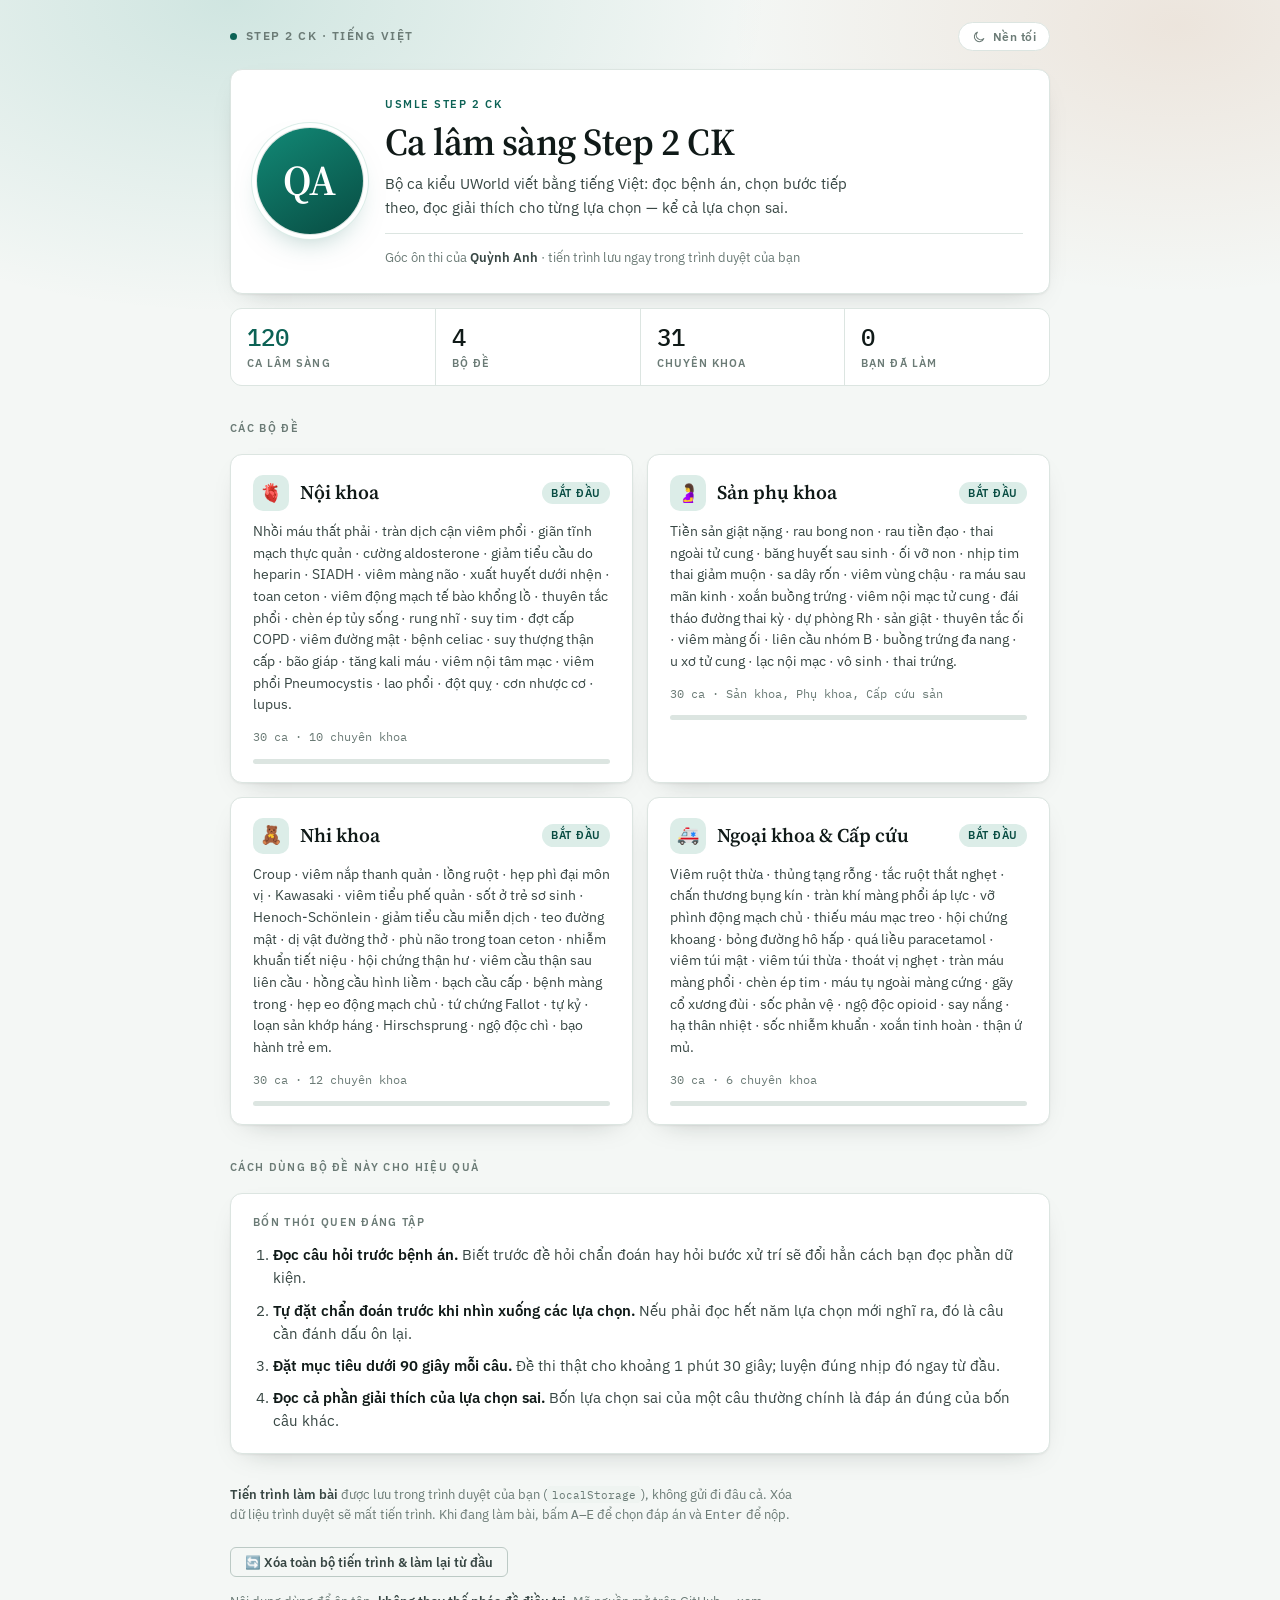
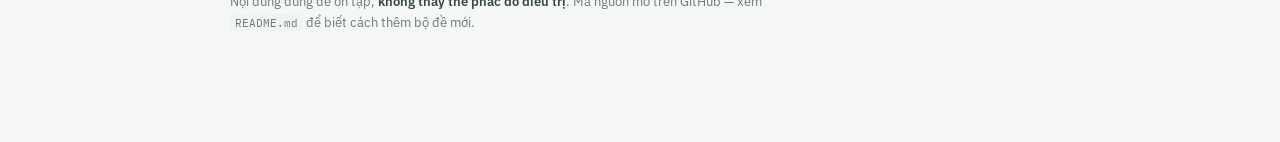
==== commit ba7cb1c4: "Add Reset All Progress button in UI" ====
--- a/index.html
+++ b/index.html
@@ -111,6 +111,8 @@
   <footer>
     <b>Tiến trình làm bài</b> được lưu trong trình duyệt của bạn (<code>localStorage</code>), không gửi đi đâu cả. Xóa dữ liệu trình duyệt sẽ mất tiến trình. Khi đang làm bài, bấm <kbd>A</kbd>–<kbd>E</kbd> để chọn đáp án và <kbd>Enter</kbd> để nộp.
     <br><br>
+    <button id="btn-reset-all" class="btn ghost" style="font-size:12.5px; padding:6px 14px; margin-bottom:14px; border-radius:6px; cursor:pointer;">🔄 Xóa toàn bộ tiến trình &amp; làm lại từ đầu</button>
+    <br>
     Nội dung dùng để ôn tập, <b>không thay thế phác đồ điều trị</b>. Mã nguồn mở trên GitHub — xem <code>README.md</code> để biết cách thêm bộ đề mới.
   </footer>
 </div>
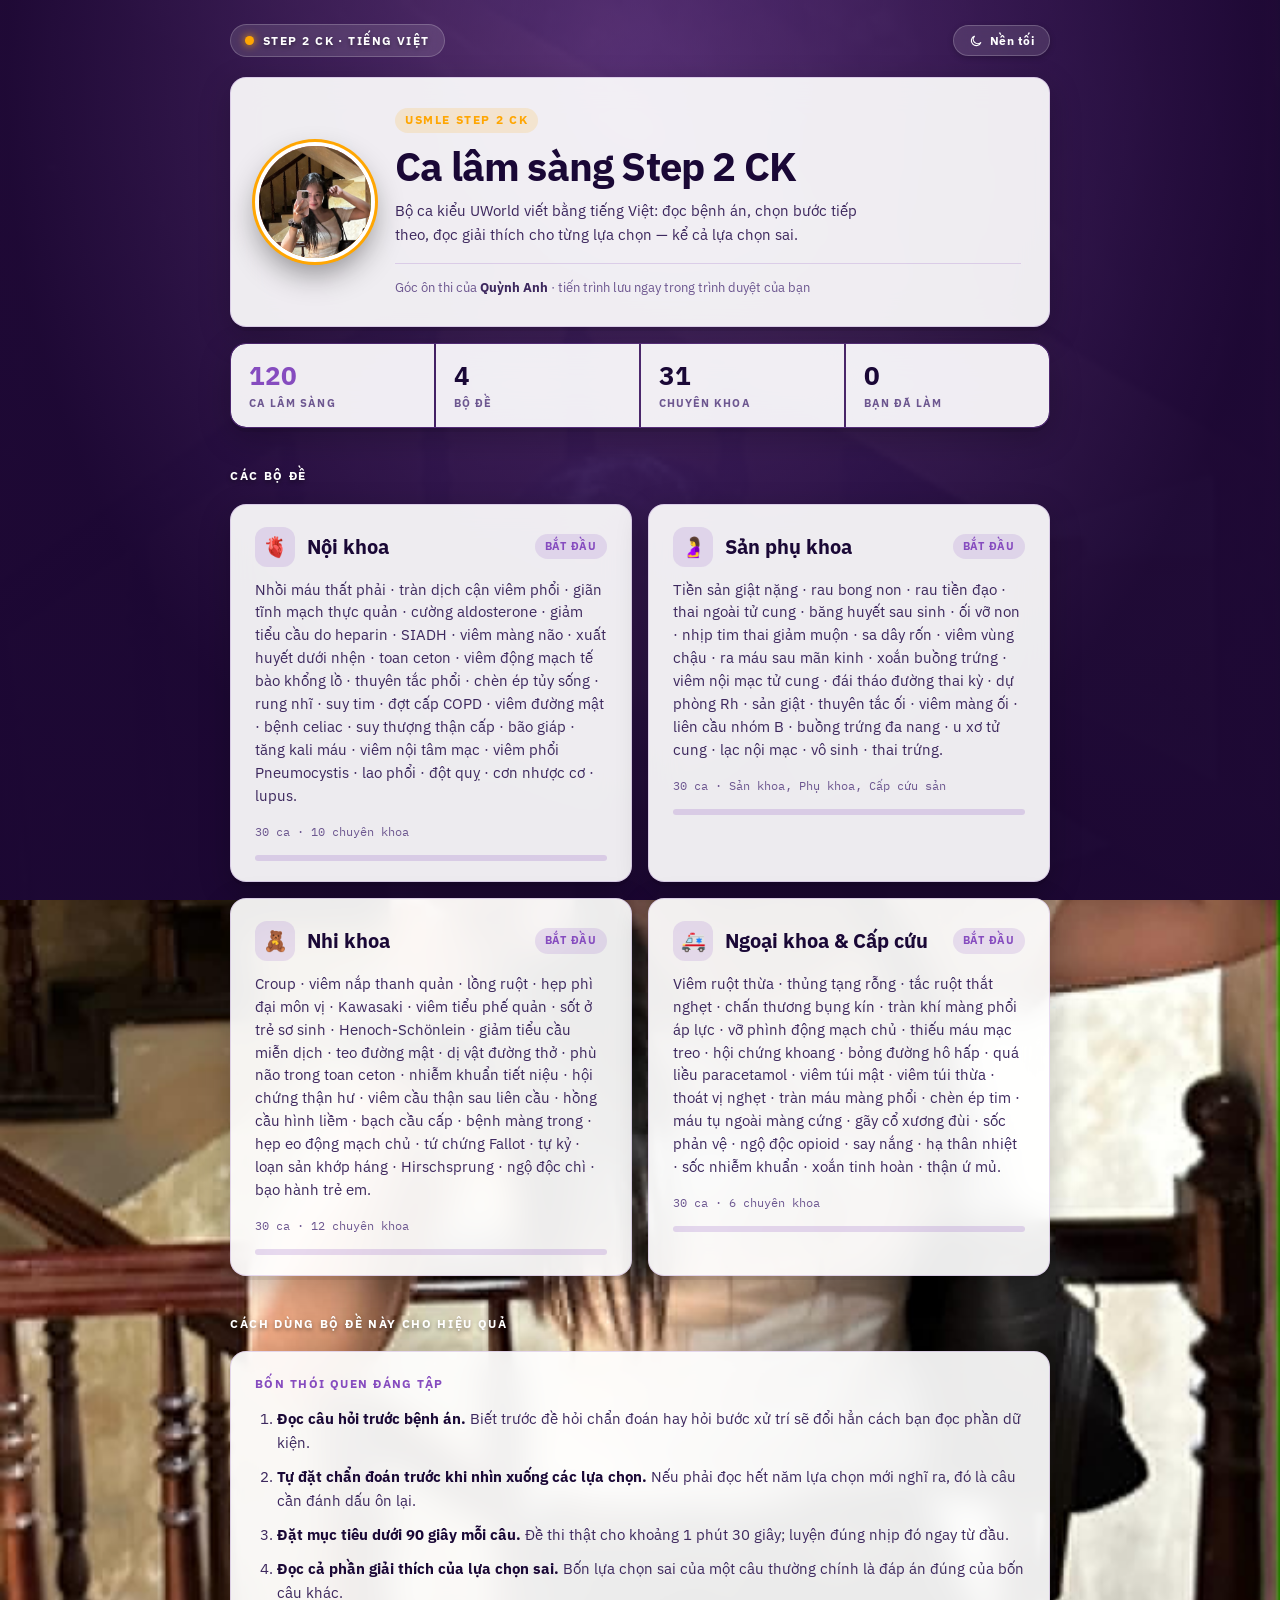
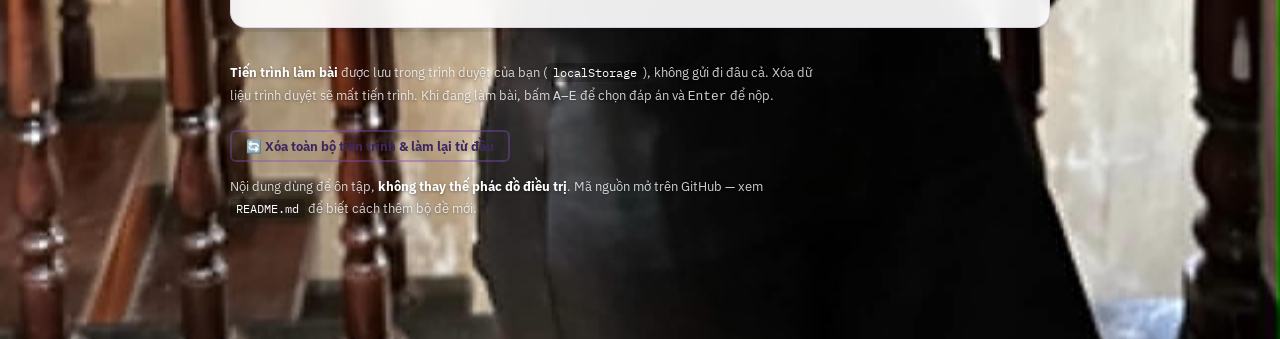
==== commit c0230079: "Add asset cache buster versions to force fresh reload of Kahoot theme and photo" ====
--- a/index.html
+++ b/index.html
@@ -5,11 +5,11 @@
 <meta name="viewport" content="width=device-width, initial-scale=1">
 <title>Ôn thi USMLE Step 2 CK bằng tiếng Việt</title>
 <meta name="description" content="120 ca lâm sàng kiểu UWorld cho USMLE Step 2 CK qua 31 chuyên khoa, viết bằng tiếng Việt, trọng tâm chẩn đoán và bước xử trí tiếp theo.">
-<meta name="theme-color" content="#0C6255">
+<meta name="theme-color" content="#46178F">
 <link rel="preconnect" href="https://fonts.googleapis.com">
 <link rel="preconnect" href="https://fonts.gstatic.com" crossorigin>
 <link rel="stylesheet" href="https://fonts.googleapis.com/css2?family=IBM+Plex+Mono:wght@400;500&family=IBM+Plex+Sans:wght@400;500;600&family=Source+Serif+4:opsz,wght@8..60,400;8..60,600&display=swap">
-<link rel="stylesheet" href="assets/style.css">
+<link rel="stylesheet" href="assets/style.css?v=kahoot2">
 <link rel="icon" href="data:image/svg+xml,<svg xmlns='http://www.w3.org/2000/svg' viewBox='0 0 100 100'><text y='.9em' font-size='90'>%F0%9F%A9%BA</text></svg>">
 <script>
   /* đặt giao diện trước khi vẽ để không bị nháy nền */
@@ -31,7 +31,7 @@
   <header class="hero">
     <div class="avatar lg">
       <span class="fallback">QA</span>
-      <img src="assets/avatar.jpg" alt="Ảnh đại diện">
+      <img src="assets/avatar.jpg?v=kahoot2" alt="Ảnh đại diện">
     </div>
     <div class="hero-text">
       <div class="eyebrow">USMLE Step 2 CK</div>
@@ -117,6 +117,6 @@
   </footer>
 </div>
 
-<script src="assets/site.js"></script>
+<script src="assets/site.js?v=kahoot2"></script>
 </body>
 </html>
--- a/assets/style.css
+++ b/assets/style.css
@@ -1,36 +1,33 @@
 /* ==========================================================================
-   USMLE Step 2 CK — hệ thống thiết kế dùng chung
-   Bảng màu, kiểu chữ và bố cục cho cả trang chủ lẫn trang làm đề.
-   Sáng / tối theo hệ thống, có thể ghi đè bằng [data-theme] trên <html>.
+   USMLE Step 2 CK — Giao diện phong cách Kahoot & Glassmorphism
+   Hình nền cá nhân hóa với bảng màu rực rỡ, phím bấm 3D và hình khối đặc trưng.
    ========================================================================== */
 
 :root{
-  --paper:#F4F7F5;
-  --surface:#FFFFFF;
-  --surface-2:#EFF4F1;
-  --ink:#101A18;
-  --ink-2:#384744;
-  --ink-3:#6B7B76;
-  --line:#DCE5E1;
-  --line-strong:#BCCAC5;
-  --accent:#0C6255;
-  --accent-2:#084C42;
-  --accent-3:#128976;
-  --accent-soft:#DCEDE8;
-  --warm:#B4602A;
-  --warm-soft:#F8E9DE;
-  --good:#42701B;
-  --good-soft:#E9F2DA;
-  --good-line:#A5C67C;
-  --bad:#A32A20;
-  --bad-soft:#F9E3E0;
-  --bad-line:#E0A9A1;
+  --paper:#2E0854;
+  --surface:rgba(255, 255, 255, 0.92);
+  --surface-2:rgba(244, 240, 255, 0.92);
+  --ink:#1A0836;
+  --ink-2:#3D285E;
+  --ink-3:#6D5790;
+  --line:rgba(134, 76, 191, 0.20);
+  --line-strong:rgba(134, 76, 191, 0.40);
+  --accent:#864CBF;
+  --accent-2:#46178F;
+  --accent-3:#A86CE4;
+  --accent-soft:rgba(134, 76, 191, 0.14);
+  --warm:#FFA602;
+  --warm-soft:rgba(255, 166, 2, 0.16);
+  --good:#26890C;
+  --good-soft:#E5F5DE;
+  --good-line:#73C358;
+  --bad:#E21B3C;
+  --bad-soft:#FDE8EC;
+  --bad-line:#F48B9D;
   --on-accent:#FFFFFF;
-  --glow:radial-gradient(60% 70% at 18% 0%, rgba(18,137,118,.16), transparent 70%),
-         radial-gradient(50% 60% at 92% 4%, rgba(180,96,42,.12), transparent 70%);
-  --shadow:0 1px 2px rgba(16,26,24,.05), 0 10px 28px -18px rgba(16,26,24,.35);
-  --shadow-lift:0 2px 4px rgba(16,26,24,.06), 0 22px 44px -24px rgba(16,26,24,.42);
-  --radius:12px;
+  --shadow:0 10px 32px rgba(0,0,0,.22), 0 4px 0 rgba(0,0,0,.08);
+  --shadow-lift:0 16px 44px rgba(0,0,0,.30), 0 6px 0 rgba(0,0,0,.10);
+  --radius:16px;
   --serif:"Source Serif 4", Georgia, "Times New Roman", serif;
   --sans:"IBM Plex Sans", "Segoe UI", Roboto, Helvetica, Arial, sans-serif;
   --mono:"IBM Plex Mono", "SF Mono", Consolas, monospace;
@@ -38,217 +35,238 @@
 
 @media (prefers-color-scheme: dark){
   :root:not([data-theme="light"]){
-    --paper:#0C1412;
-    --surface:#141F1D;
-    --surface-2:#1A2724;
-    --ink:#E9F0ED;
-    --ink-2:#B3C2BD;
-    --ink-3:#7C8C87;
-    --line:#25332F;
-    --line-strong:#3A4B46;
-    --accent:#5FC9B4;
-    --accent-2:#93E0CF;
-    --accent-3:#7FD6C2;
-    --accent-soft:#0F3630;
-    --warm:#E2A176;
-    --warm-soft:#33231A;
-    --good:#9DCC66;
-    --good-soft:#1A2C11;
-    --good-line:#3F5E24;
-    --bad:#EB958A;
-    --bad-soft:#361B17;
-    --bad-line:#6B3630;
-    --on-accent:#0A1210;
-    --glow:radial-gradient(60% 70% at 18% 0%, rgba(95,201,180,.10), transparent 70%),
-           radial-gradient(50% 60% at 92% 4%, rgba(226,161,118,.08), transparent 70%);
-    --shadow:0 1px 2px rgba(0,0,0,.5), 0 12px 32px -20px rgba(0,0,0,.9);
-    --shadow-lift:0 2px 6px rgba(0,0,0,.55), 0 26px 50px -26px rgba(0,0,0,1);
+    --paper:#120324;
+    --surface:rgba(28, 12, 50, 0.88);
+    --surface-2:rgba(42, 20, 72, 0.88);
+    --ink:#F7F3FF;
+    --ink-2:#D4C6ED;
+    --ink-3:#9E8CBF;
+    --line:rgba(168, 108, 228, 0.25);
+    --line-strong:rgba(168, 108, 228, 0.48);
+    --accent:#B37DED;
+    --accent-2:#DAB6FF;
+    --accent-3:#9D5CE6;
+    --accent-soft:rgba(168, 108, 228, 0.22);
+    --warm:#FFBE3B;
+    --warm-soft:rgba(255, 190, 59, 0.20);
+    --good:#4CD12A;
+    --good-soft:rgba(46, 173, 14, 0.22);
+    --good-line:#389914;
+    --bad:#FF4D6D;
+    --bad-soft:rgba(226, 27, 60, 0.24);
+    --bad-line:#A3132B;
+    --on-accent:#120324;
+    --shadow:0 12px 36px rgba(0,0,0,.55), 0 4px 0 rgba(0,0,0,.4);
+    --shadow-lift:0 18px 48px rgba(0,0,0,.65), 0 6px 0 rgba(0,0,0,.5);
   }
 }
 
 :root[data-theme="dark"]{
-  --paper:#0C1412;
-  --surface:#141F1D;
-  --surface-2:#1A2724;
-  --ink:#E9F0ED;
-  --ink-2:#B3C2BD;
-  --ink-3:#7C8C87;
-  --line:#25332F;
-  --line-strong:#3A4B46;
-  --accent:#5FC9B4;
-  --accent-2:#93E0CF;
-  --accent-3:#7FD6C2;
-  --accent-soft:#0F3630;
-  --warm:#E2A176;
-  --warm-soft:#33231A;
-  --good:#9DCC66;
-  --good-soft:#1A2C11;
-  --good-line:#3F5E24;
-  --bad:#EB958A;
-  --bad-soft:#361B17;
-  --bad-line:#6B3630;
-  --on-accent:#0A1210;
-  --glow:radial-gradient(60% 70% at 18% 0%, rgba(95,201,180,.10), transparent 70%),
-         radial-gradient(50% 60% at 92% 4%, rgba(226,161,118,.08), transparent 70%);
-  --shadow:0 1px 2px rgba(0,0,0,.5), 0 12px 32px -20px rgba(0,0,0,.9);
-  --shadow-lift:0 2px 6px rgba(0,0,0,.55), 0 26px 50px -26px rgba(0,0,0,1);
+  --paper:#120324;
+  --surface:rgba(28, 12, 50, 0.88);
+  --surface-2:rgba(42, 20, 72, 0.88);
+  --ink:#F7F3FF;
+  --ink-2:#D4C6ED;
+  --ink-3:#9E8CBF;
+  --line:rgba(168, 108, 228, 0.25);
+  --line-strong:rgba(168, 108, 228, 0.48);
+  --accent:#B37DED;
+  --accent-2:#DAB6FF;
+  --accent-3:#9D5CE6;
+  --accent-soft:rgba(168, 108, 228, 0.22);
+  --warm:#FFBE3B;
+  --warm-soft:rgba(255, 190, 59, 0.20);
+  --good:#4CD12A;
+  --good-soft:rgba(46, 173, 14, 0.22);
+  --good-line:#389914;
+  --bad:#FF4D6D;
+  --bad-soft:rgba(226, 27, 60, 0.24);
+  --bad-line:#A3132B;
+  --on-accent:#120324;
+  --shadow:0 12px 36px rgba(0,0,0,.55), 0 4px 0 rgba(0,0,0,.4);
+  --shadow-lift:0 18px 48px rgba(0,0,0,.65), 0 6px 0 rgba(0,0,0,.5);
 }
 
 *{box-sizing:border-box}
 html{color-scheme:light dark}
 body{
   margin:0;
-  background:var(--paper);
-  background-image:var(--glow);
+  background-color:#2E0854;
+  background-image:
+    radial-gradient(ellipse at 50% 10%, rgba(134, 76, 191, 0.48) 0%, rgba(30, 8, 55, 0.88) 70%),
+    linear-gradient(180deg, rgba(25, 6, 46, 0.78) 0%, rgba(12, 3, 22, 0.92) 100%),
+    url('bg.png');
+  background-size:cover;
+  background-position:center top;
+  background-attachment:fixed;
   background-repeat:no-repeat;
-  background-size:100% 640px;
-  background-attachment:fixed;
   color:var(--ink);
   font-family:var(--sans);
   font-size:16px;
   line-height:1.6;
   -webkit-font-smoothing:antialiased;
+  min-height:100vh;
 }
 img{max-width:100%}
-:focus-visible{outline:2px solid var(--accent); outline-offset:2px; border-radius:4px}
+:focus-visible{outline:3px solid var(--accent); outline-offset:2px; border-radius:6px}
 @media (prefers-reduced-motion: reduce){*{animation:none !important; transition:none !important}}
 
-.wrap{max-width:860px; margin:0 auto; padding:22px 20px 110px}
+.wrap{max-width:860px; margin:0 auto; padding:24px 20px 120px}
 
 /* ---------- thanh trên cùng ---------- */
-.topbar{display:flex; align-items:center; justify-content:space-between; gap:12px; margin-bottom:18px}
+.topbar{display:flex; align-items:center; justify-content:space-between; gap:12px; margin-bottom:20px}
 .brandline{
   display:inline-flex; align-items:center; gap:9px;
-  font-size:11.5px; font-weight:600; letter-spacing:.13em; text-transform:uppercase;
-  color:var(--ink-3); text-decoration:none;
-}
-.brandline .dot{width:7px; height:7px; border-radius:50%; background:var(--accent); flex:0 0 auto}
-a.brandline:hover{color:var(--accent)}
+  font-size:12px; font-weight:700; letter-spacing:.12em; text-transform:uppercase;
+  color:#FFFFFF; text-decoration:none;
+  text-shadow:0 2px 4px rgba(0,0,0,.4);
+  background:rgba(255,255,255,.12);
+  padding:6px 14px; border-radius:999px;
+  backdrop-filter:blur(8px);
+  border:1px solid rgba(255,255,255,.2);
+  transition:background .15s ease, transform .15s ease;
+}
+.brandline .dot{width:9px; height:9px; border-radius:50%; background:#FFA602; flex:0 0 auto; box-shadow:0 0 8px #FFA602}
+a.brandline:hover{background:rgba(255,255,255,.2); transform:translateY(-1px)}
 .themetoggle{
   display:inline-flex; align-items:center; gap:7px;
-  padding:6px 13px; cursor:pointer;
-  font-family:var(--sans); font-size:12px; font-weight:600; letter-spacing:.04em;
-  color:var(--ink-3); background:var(--surface);
-  border:1px solid var(--line); border-radius:999px;
-  transition:border-color .15s ease, color .15s ease;
-}
-.themetoggle:hover{border-color:var(--line-strong); color:var(--ink)}
-.themetoggle svg{width:14px; height:14px; fill:none; stroke:currentColor; stroke-width:1.8; stroke-linecap:round}
+  padding:7px 15px; cursor:pointer;
+  font-family:var(--sans); font-size:12px; font-weight:700; letter-spacing:.04em;
+  color:#FFFFFF; background:rgba(255,255,255,.12);
+  border:1px solid rgba(255,255,255,.2); border-radius:999px;
+  backdrop-filter:blur(8px);
+  box-shadow:0 2px 6px rgba(0,0,0,.2);
+  transition:border-color .15s ease, background .15s ease, transform .15s ease;
+}
+.themetoggle:hover{background:rgba(255,255,255,.24); transform:translateY(-1px)}
+.themetoggle svg{width:14px; height:14px; fill:none; stroke:currentColor; stroke-width:2; stroke-linecap:round}
 
 /* ---------- ảnh đại diện ---------- */
 .avatar{
   position:relative; flex:0 0 auto;
   border-radius:50%; overflow:hidden;
-  background:linear-gradient(150deg, var(--accent-3), var(--accent-2));
-  box-shadow:0 0 0 1px var(--line), 0 0 0 5px var(--surface), 0 0 0 6px var(--accent-soft),
-             0 14px 32px -14px rgba(12,98,85,.5);
-}
-.avatar img{width:100%; height:100%; object-fit:cover; object-position:50% 22%; display:block; position:relative; z-index:1}
+  background:linear-gradient(150deg, #864CBF, #FFA602);
+  box-shadow:0 0 0 4px #FFFFFF, 0 0 0 7px #FFA602, 0 14px 32px rgba(0,0,0,.45);
+}
+.avatar img{width:100%; height:100%; object-fit:cover; object-position:50% 20%; display:block; position:relative; z-index:1}
 .avatar .fallback{
   position:absolute; inset:0; display:grid; place-items:center; z-index:0;
-  font-family:var(--serif); font-weight:600; color:var(--on-accent);
+  font-family:var(--sans); font-weight:700; color:#FFFFFF;
   font-size:.4em; letter-spacing:.02em; pointer-events:none;
 }
-.avatar.lg{width:106px; height:106px; font-size:106px}
+.avatar.lg{width:112px; height:112px; font-size:112px}
 .avatar.sm{
-  width:40px; height:40px; font-size:40px;
-  box-shadow:0 0 0 1px var(--line), 0 0 0 3px var(--surface), 0 0 0 4px var(--accent-soft);
+  width:44px; height:44px; font-size:44px;
+  box-shadow:0 0 0 2px #FFFFFF, 0 0 0 4px #FFA602, 0 4px 10px rgba(0,0,0,.3);
 }
 
 /* ---------- hero trang chủ ---------- */
 .hero{
-  display:flex; align-items:center; gap:22px; flex-wrap:wrap;
-  padding:26px;
+  display:flex; align-items:center; gap:24px; flex-wrap:wrap;
+  padding:28px;
   background:var(--surface);
+  backdrop-filter:blur(16px);
+  -webkit-backdrop-filter:blur(16px);
   border:1px solid var(--line); border-radius:var(--radius);
   box-shadow:var(--shadow);
 }
 .hero-text{flex:1 1 320px; min-width:0}
 .eyebrow{
-  font-size:11px; font-weight:600; letter-spacing:.14em; text-transform:uppercase;
-  color:var(--accent);
+  display:inline-block;
+  font-size:11.5px; font-weight:700; letter-spacing:.14em; text-transform:uppercase;
+  color:#FFA602; background:rgba(255,166,2,.15);
+  padding:3px 10px; border-radius:999px;
+  margin-bottom:6px;
 }
 .hero h1{
-  font-family:var(--serif); font-weight:600;
-  font-size:clamp(27px,4.6vw,38px); line-height:1.1;
-  margin:8px 0 0; text-wrap:balance; letter-spacing:-.015em;
-}
-.hero p{margin:9px 0 0; color:var(--ink-2); font-size:14.5px; max-width:52ch}
+  font-family:var(--sans); font-weight:800;
+  font-size:clamp(28px,4.8vw,40px); line-height:1.15;
+  margin:4px 0 0; text-wrap:balance; letter-spacing:-.02em;
+}
+.hero p{margin:10px 0 0; color:var(--ink-2); font-size:15px; max-width:54ch}
 .owner{
-  margin-top:14px; padding-top:13px; border-top:1px solid var(--line);
-  font-size:12.5px; color:var(--ink-3);
-}
-.owner b{color:var(--ink-2); font-weight:600}
+  margin-top:16px; padding-top:14px; border-top:1px solid var(--line);
+  font-size:13px; color:var(--ink-3);
+}
+.owner b{color:var(--ink-2); font-weight:700}
 
 /* ---------- dải số liệu ---------- */
 .stats{
-  display:grid; grid-template-columns:repeat(auto-fit,minmax(118px,1fr)); gap:1px;
-  margin-top:14px; background:var(--line);
+  display:grid; grid-template-columns:repeat(auto-fit,minmax(120px,1fr)); gap:2px;
+  margin-top:16px; background:var(--line);
   border:1px solid var(--line); border-radius:var(--radius); overflow:hidden;
-}
-.stats div{background:var(--surface); padding:14px 16px}
+  box-shadow:var(--shadow);
+}
+.stats div{background:var(--surface); backdrop-filter:blur(16px); padding:16px 18px}
 .stats b{
-  display:block; font-family:var(--mono); font-size:24px; font-weight:500;
+  display:block; font-family:var(--sans); font-size:26px; font-weight:800;
   color:var(--ink); font-variant-numeric:tabular-nums; line-height:1.2;
 }
 .stats span{
   display:block; margin-top:3px;
-  font-size:10.5px; font-weight:600; letter-spacing:.1em; text-transform:uppercase; color:var(--ink-3);
-}
-.stats .accent b{color:var(--accent)}
+  font-size:10.5px; font-weight:700; letter-spacing:.1em; text-transform:uppercase; color:var(--ink-3);
+}
+.stats .accent b{color:#864CBF}
 
 /* ---------- header trang làm đề ---------- */
 .masthead{
   display:flex; flex-wrap:wrap; align-items:flex-end; justify-content:space-between;
-  gap:14px 20px;
-  padding:20px 22px;
+  gap:16px 20px;
+  padding:22px 24px;
   background:var(--surface);
+  backdrop-filter:blur(16px);
+  -webkit-backdrop-filter:blur(16px);
   border:1px solid var(--line); border-radius:var(--radius);
   box-shadow:var(--shadow);
 }
 .masthead h1{
-  font-family:var(--serif); font-weight:600;
-  font-size:clamp(24px,4.2vw,33px); line-height:1.12;
-  margin:7px 0 0; text-wrap:balance; letter-spacing:-.012em;
-}
-.masthead p{margin:7px 0 0; color:var(--ink-3); font-size:13.5px; max-width:48ch}
+  font-family:var(--sans); font-weight:800;
+  font-size:clamp(26px,4.4vw,36px); line-height:1.15;
+  margin:6px 0 0; text-wrap:balance; letter-spacing:-.015em;
+}
+.masthead p{margin:8px 0 0; color:var(--ink-3); font-size:14px; max-width:50ch}
 .backlink{
   display:inline-flex; align-items:center; gap:6px; margin-bottom:12px;
-  font-size:13px; color:var(--ink-3); text-decoration:none;
-}
-.backlink:hover{color:var(--accent)}
+  font-size:13px; font-weight:700; color:var(--accent); text-decoration:none;
+}
+.backlink:hover{color:#FFA602}
 .scorebox{
-  text-align:right; font-family:var(--mono); font-size:11.5px; color:var(--ink-3); line-height:1.5;
-  padding:10px 16px; border:1px solid var(--line); border-radius:10px; background:var(--surface-2);
-}
-.scorebox b{display:block; font-size:27px; color:var(--ink); font-weight:500; font-variant-numeric:tabular-nums}
+  text-align:right; font-family:var(--mono); font-size:12px; color:var(--ink-3); line-height:1.5;
+  padding:14px 18px; border:1px solid var(--line); border-radius:14px; background:var(--surface-2);
+  display:flex; flex-direction:column; align-items:flex-end;
+  box-shadow:0 3px 0 rgba(0,0,0,.06);
+}
+.scorebox b{display:block; font-size:30px; color:var(--ink); font-weight:800; font-variant-numeric:tabular-nums}
 
 /* ---------- thanh tiến trình ---------- */
-.railwrap{margin:16px 0 22px}
-.railmeter{height:5px; border-radius:999px; background:var(--line); overflow:hidden; margin-bottom:11px}
+.railwrap{margin:18px 0 24px}
+.railmeter{height:7px; border-radius:999px; background:rgba(255,255,255,.2); overflow:hidden; margin-bottom:12px; backdrop-filter:blur(4px)}
 .railmeter i{
   display:block; height:100%; width:0;
-  background:linear-gradient(90deg, var(--accent-3), var(--accent));
+  background:linear-gradient(90deg, #FFA602, #E21B3C, #864CBF);
   border-radius:999px; transition:width .35s cubic-bezier(.4,0,.2,1);
 }
-.rail{display:flex; flex-wrap:wrap; gap:6px}
+.rail{display:flex; flex-wrap:wrap; gap:7px}
 .pip{
-  width:30px; height:30px; padding:0; cursor:pointer;
+  width:32px; height:32px; padding:0; cursor:pointer;
   display:grid; place-items:center;
-  background:var(--surface); border:1px solid var(--line); border-radius:8px;
-  font-family:var(--mono); font-size:12px; font-variant-numeric:tabular-nums;
+  background:var(--surface); border:1px solid var(--line); border-radius:9px;
+  font-family:var(--mono); font-size:12px; font-weight:700; font-variant-numeric:tabular-nums;
   color:var(--ink-3);
+  box-shadow:0 2px 0 rgba(0,0,0,.08);
   transition:transform .12s ease, border-color .12s ease, background .12s ease;
 }
 .pip:hover:not(:disabled){transform:translateY(-2px); border-color:var(--line-strong)}
-.pip[data-state="current"]{background:var(--accent); border-color:var(--accent); color:var(--on-accent); font-weight:500}
-.pip[data-state="correct"]{background:var(--good-soft); border-color:var(--good-line); color:var(--good); font-weight:500}
-.pip[data-state="wrong"]{background:var(--bad-soft); border-color:var(--bad-line); color:var(--bad); font-weight:500}
-.pip:disabled{cursor:default; opacity:.6}
+.pip[data-state="current"]{background:#864CBF; border-color:#864CBF; color:#FFFFFF; box-shadow:0 3px 0 #582B8A}
+.pip[data-state="correct"]{background:#26890C; border-color:#26890C; color:#FFFFFF; box-shadow:0 3px 0 #185E07}
+.pip[data-state="wrong"]{background:#E21B3C; border-color:#E21B3C; color:#FFFFFF; box-shadow:0 3px 0 #9E1028}
+.pip:disabled{cursor:default; opacity:.55}
 
 /* ---------- thẻ ca lâm sàng ---------- */
 .card{
   background:var(--surface);
+  backdrop-filter:blur(16px);
+  -webkit-backdrop-filter:blur(16px);
   border:1px solid var(--line);
   border-radius:var(--radius);
   box-shadow:var(--shadow);
@@ -256,303 +274,407 @@
 }
 .card-top{
   display:flex; flex-wrap:wrap; align-items:center; gap:10px;
-  padding:13px 24px;
+  padding:14px 26px;
   border-bottom:1px solid var(--line);
   background:var(--surface-2);
 }
-.qnum{font-family:var(--mono); font-size:12px; color:var(--ink-3); letter-spacing:.04em}
+.qnum{font-family:var(--mono); font-size:12px; font-weight:700; color:var(--ink-3); letter-spacing:.04em}
 .chip{
-  font-size:10.5px; font-weight:600; letter-spacing:.07em; text-transform:uppercase;
-  padding:4px 10px; border-radius:999px;
-  background:var(--accent-soft); color:var(--accent-2);
+  font-size:11px; font-weight:700; letter-spacing:.07em; text-transform:uppercase;
+  padding:4px 12px; border-radius:999px;
+  background:var(--accent-soft); color:var(--accent);
 }
 .chip.task{background:transparent; color:var(--ink-3); border:1px solid var(--line-strong)}
 
-.body{padding:24px}
+.body{padding:26px}
 .fadein{animation:fade .3s cubic-bezier(.2,0,.2,1) both}
-@keyframes fade{from{opacity:0; transform:translateY(6px)} to{opacity:1; transform:none}}
+@keyframes fade{from{opacity:0; transform:translateY(8px)} to{opacity:1; transform:none}}
 
 .vignette{
-  font-family:var(--serif); font-size:17.5px; line-height:1.7; color:var(--ink);
-  max-width:66ch;
-}
-.vignette p{margin:0 0 14px}
+  font-family:var(--serif); font-size:17.5px; line-height:1.72; color:var(--ink);
+  max-width:68ch;
+}
+.vignette p{margin:0 0 15px}
 .vignette p:last-child{margin-bottom:0}
 
 /* ---------- khối dữ liệu lâm sàng ---------- */
 .datablock{
-  margin:20px 0;
+  margin:22px 0;
   border:1px solid var(--line);
-  border-left:3px solid var(--accent);
+  border-left:4px solid #864CBF;
   background:var(--surface-2);
-  border-radius:8px;
+  border-radius:10px;
   overflow:hidden;
 }
 .datablock .scroll{overflow-x:auto}
 .datablock h4{
-  margin:0; padding:10px 15px 8px;
-  font-size:10.5px; font-weight:600; letter-spacing:.12em; text-transform:uppercase;
+  margin:0; padding:10px 16px 8px;
+  font-size:11px; font-weight:700; letter-spacing:.12em; text-transform:uppercase;
   color:var(--ink-3); border-bottom:1px solid var(--line);
 }
-.vitals{display:flex; flex-wrap:wrap; gap:0; font-family:var(--mono); font-size:13px}
-.vitals div{padding:10px 15px; flex:1 1 auto; min-width:108px; border-right:1px solid var(--line)}
+.vitals{display:flex; flex-wrap:wrap; gap:0; font-family:var(--mono); font-size:13.5px}
+.vitals div{padding:11px 16px; flex:1 1 auto; min-width:110px; border-right:1px solid var(--line)}
 .vitals div:last-child{border-right:0}
 .vitals span{
   display:block; font-size:10px; letter-spacing:.08em; text-transform:uppercase;
-  color:var(--ink-3); font-family:var(--sans); font-weight:600;
-}
-.vitals b{font-weight:500; font-variant-numeric:tabular-nums}
-
-table.labs{width:100%; border-collapse:collapse; font-family:var(--mono); font-size:13px}
-table.labs td{padding:7px 15px; border-bottom:1px solid var(--line); vertical-align:baseline}
+  color:var(--ink-3); font-family:var(--sans); font-weight:700;
+}
+.vitals b{font-weight:600; font-variant-numeric:tabular-nums}
+
+table.labs{width:100%; border-collapse:collapse; font-family:var(--mono); font-size:13.5px}
+table.labs td{padding:8px 16px; border-bottom:1px solid var(--line); vertical-align:baseline}
 table.labs tr:last-child td{border-bottom:0}
 table.labs td.name{font-family:var(--sans); color:var(--ink-2); width:52%}
-table.labs td.val{text-align:right; font-variant-numeric:tabular-nums; font-weight:500; white-space:nowrap}
-table.labs td.ref{text-align:right; color:var(--ink-3); font-size:11.5px; white-space:nowrap; width:1%}
-table.labs td.val.hi{color:var(--bad)}
+table.labs td.val{text-align:right; font-variant-numeric:tabular-nums; font-weight:600; white-space:nowrap}
+table.labs td.ref{text-align:right; color:var(--ink-3); font-size:12px; white-space:nowrap; width:1%}
+table.labs td.val.hi{color:#E21B3C}
 table.labs td.val.hi::after{content:" ▲"; font-size:9px}
-table.labs td.val.lo{color:var(--accent)}
+table.labs td.val.lo{color:#1368CE}
 table.labs td.val.lo::after{content:" ▼"; font-size:9px}
 
-/* ---------- câu hỏi và lựa chọn ---------- */
+/* ---------- câu hỏi và lựa chọn kiểu Kahoot ---------- */
 .stem{
-  margin:24px 0 16px; padding-top:20px;
+  margin:26px 0 18px; padding-top:22px;
   border-top:1px solid var(--line);
-  font-family:var(--serif); font-size:18.5px; font-weight:600; line-height:1.45;
+  font-family:var(--sans); font-size:19px; font-weight:700; line-height:1.45;
   text-wrap:balance;
 }
-.choices{display:flex; flex-direction:column; gap:8px}
+.choices{display:flex; flex-direction:column; gap:10px}
 .choice{
-  display:flex; gap:12px; align-items:flex-start;
+  display:flex; gap:14px; align-items:center;
   width:100%; text-align:left;
-  padding:12px 15px;
+  padding:14px 18px;
   background:var(--surface);
-  border:1px solid var(--line);
-  border-radius:9px;
-  font-family:var(--sans); font-size:15.5px; line-height:1.5; color:var(--ink);
+  border:2px solid var(--line);
+  border-radius:14px;
+  font-family:var(--sans); font-size:16px; line-height:1.45; color:var(--ink);
   cursor:pointer;
-  transition:border-color .12s ease, background .12s ease, transform .12s ease;
-}
-.choice:hover:not(:disabled){border-color:var(--line-strong); background:var(--surface-2); transform:translateX(2px)}
+  box-shadow:0 3px 0 rgba(0,0,0,.08);
+  transition:border-color .15s ease, background .15s ease, transform .15s ease, box-shadow .15s ease;
+}
+.choice:hover:not(:disabled){
+  transform:translateY(-2px);
+  box-shadow:0 6px 14px rgba(0,0,0,.12);
+}
+.choice:active:not(:disabled){
+  transform:translateY(1px);
+  box-shadow:0 1px 0 rgba(0,0,0,.08);
+}
+
 .choice .k{
-  flex:0 0 auto; width:24px; height:24px; margin-top:1px;
-  display:grid; place-items:center;
-  border:1px solid var(--line-strong); border-radius:50%;
-  font-family:var(--mono); font-size:12px; color:var(--ink-3);
-  transition:background .12s ease, color .12s ease, border-color .12s ease;
-}
-.choice[aria-pressed="true"]{border-color:var(--accent); background:var(--accent-soft)}
-.choice[aria-pressed="true"] .k{border-color:var(--accent); background:var(--accent); color:var(--on-accent)}
+  flex:0 0 auto; width:52px; height:34px;
+  display:inline-flex; align-items:center; justify-content:center; gap:4px;
+  border-radius:8px;
+  font-family:var(--sans); font-size:14px; font-weight:800; color:#FFFFFF;
+  box-shadow:0 2px 0 rgba(0,0,0,.2);
+  text-shadow:0 1px 2px rgba(0,0,0,.3);
+}
+.k-shape{font-style:normal; font-size:13px}
+.c-text{flex:1 1 auto; font-weight:500}
+
+/* Bảng màu Kahoot rực rỡ */
+.choice.k-c-0 .k{background:#E21B3C} /* Đỏ tam giác */
+.choice.k-c-0:hover:not(:disabled){border-color:#E21B3C; background:rgba(226,27,60,.06)}
+.choice.k-c-0[aria-pressed="true"]{border-color:#E21B3C; background:rgba(226,27,60,.14); box-shadow:0 0 0 3px rgba(226,27,60,.35)}
+
+.choice.k-c-1 .k{background:#1368CE} /* Xanh dương thoi */
+.choice.k-c-1:hover:not(:disabled){border-color:#1368CE; background:rgba(19,104,206,.06)}
+.choice.k-c-1[aria-pressed="true"]{border-color:#1368CE; background:rgba(19,104,206,.14); box-shadow:0 0 0 3px rgba(19,104,206,.35)}
+
+.choice.k-c-2 .k{background:#FFA602} /* Vàng tròn */
+.choice.k-c-2:hover:not(:disabled){border-color:#FFA602; background:rgba(255,166,2,.06)}
+.choice.k-c-2[aria-pressed="true"]{border-color:#FFA602; background:rgba(255,166,2,.14); box-shadow:0 0 0 3px rgba(255,166,2,.35)}
+
+.choice.k-c-3 .k{background:#26890C} /* Xanh lá vuông */
+.choice.k-c-3:hover:not(:disabled){border-color:#26890C; background:rgba(38,137,12,.06)}
+.choice.k-c-3[aria-pressed="true"]{border-color:#26890C; background:rgba(38,137,12,.14); box-shadow:0 0 0 3px rgba(38,137,12,.35)}
+
+.choice.k-c-4 .k{background:#864CBF} /* Tím sao */
+.choice.k-c-4:hover:not(:disabled){border-color:#864CBF; background:rgba(134,76,191,.06)}
+.choice.k-c-4[aria-pressed="true"]{border-color:#864CBF; background:rgba(134,76,191,.14); box-shadow:0 0 0 3px rgba(134,76,191,.35)}
+
 .choice:disabled{cursor:default; transform:none}
-.choice.is-correct{border-color:var(--good-line); background:var(--good-soft)}
-.choice.is-correct .k{border-color:var(--good); background:var(--good); color:var(--on-accent)}
-.choice.is-wrong{border-color:var(--bad-line); background:var(--bad-soft)}
-.choice.is-wrong .k{border-color:var(--bad); background:var(--bad); color:var(--on-accent)}
-.choice.is-muted{opacity:.5}
+.choice.is-correct{border-color:#26890C !important; background:var(--good-soft) !important; box-shadow:0 0 0 3px rgba(38,137,12,.4) !important}
+.choice.is-wrong{border-color:#E21B3C !important; background:var(--bad-soft) !important; box-shadow:0 0 0 3px rgba(226,27,60,.4) !important}
+.choice.is-muted{opacity:.45}
+
 .tag{
   margin-left:auto; align-self:center;
-  font-size:10.5px; font-weight:600; letter-spacing:.07em;
+  font-size:11px; font-weight:800; letter-spacing:.07em;
   text-transform:uppercase; white-space:nowrap;
-}
-.tag.g{color:var(--good)}
-.tag.r{color:var(--bad)}
-
-/* ---------- nút ---------- */
-.actions{display:flex; flex-wrap:wrap; align-items:center; gap:12px; margin-top:22px}
+  padding:4px 10px; border-radius:999px;
+}
+.tag.g{background:#26890C; color:#FFFFFF}
+.tag.r{background:#E21B3C; color:#FFFFFF}
+
+/* ---------- nút thao tác kiểu Kahoot ---------- */
+.actions{display:flex; flex-wrap:wrap; align-items:center; gap:14px; margin-top:24px}
 .btn{
-  font-family:var(--sans); font-size:14.5px; font-weight:600;
-  padding:11px 22px; border-radius:9px; cursor:pointer;
-  border:1px solid var(--accent); background:var(--accent); color:var(--on-accent);
-  transition:opacity .12s ease, transform .12s ease;
-}
-.btn:hover:not(:disabled){opacity:.88; transform:translateY(-1px)}
-.btn:disabled{opacity:.38; cursor:not-allowed}
-.btn.ghost{background:transparent; color:var(--ink-2); border-color:var(--line-strong)}
-.btn.ghost:hover:not(:disabled){border-color:var(--ink-3)}
-.hint{font-size:13px; color:var(--ink-3)}
+  font-family:var(--sans); font-size:15px; font-weight:800;
+  padding:13px 26px; border-radius:12px; cursor:pointer;
+  border:none; background:#864CBF; color:#FFFFFF;
+  box-shadow:0 4px 0 #582B8A;
+  transition:opacity .12s ease, transform .12s ease, box-shadow .12s ease;
+}
+.btn:hover:not(:disabled){opacity:.95; transform:translateY(-2px); box-shadow:0 6px 0 #582B8A}
+.btn:active:not(:disabled){transform:translateY(2px); box-shadow:0 2px 0 #582B8A}
+.btn:disabled{opacity:.45; cursor:not-allowed; box-shadow:none}
+
+#submit{background:#26890C; box-shadow:0 4px 0 #185E07}
+#submit:hover:not(:disabled){box-shadow:0 6px 0 #185E07}
+#submit:active:not(:disabled){box-shadow:0 2px 0 #185E07}
+
+#next{background:#1368CE; box-shadow:0 4px 0 #0C468C}
+#next:hover:not(:disabled){box-shadow:0 6px 0 #0C468C}
+#next:active:not(:disabled){box-shadow:0 2px 0 #0C468C}
+
+#again{background:#E21B3C; box-shadow:0 4px 0 #9E1028}
+#again:hover:not(:disabled){box-shadow:0 6px 0 #9E1028}
+#again:active:not(:disabled){box-shadow:0 2px 0 #9E1028}
+
+.btn.ghost{background:transparent; color:var(--ink-2); border:2px solid var(--line-strong); box-shadow:none}
+.btn.ghost:hover:not(:disabled){border-color:var(--accent); color:var(--accent); transform:translateY(-2px)}
+
+.hint{font-size:13.5px; color:var(--ink-3)}
 .hint kbd{
-  font-family:var(--mono); font-size:11px; padding:1px 5px; margin:0 1px;
-  border:1px solid var(--line-strong); border-bottom-width:2px; border-radius:4px;
+  font-family:var(--mono); font-size:11.5px; padding:2px 6px; margin:0 1px;
+  border:1px solid var(--line-strong); border-bottom-width:2px; border-radius:5px;
   background:var(--surface-2); color:var(--ink-2);
 }
 
 /* ---------- phần giải thích ---------- */
-.expl{margin-top:28px; padding-top:24px; border-top:2px solid var(--ink)}
+.expl{margin-top:30px; padding-top:26px; border-top:2px solid var(--line)}
 .verdict{
-  display:flex; align-items:baseline; gap:10px; flex-wrap:wrap;
-  font-size:14px; margin-bottom:20px; padding:12px 15px; border-radius:9px;
-}
-.verdict.ok{background:var(--good-soft); border:1px solid var(--good-line)}
-.verdict.no{background:var(--bad-soft); border:1px solid var(--bad-line)}
-.verdict .mark{font-family:var(--sans); font-weight:600; font-size:15px}
-.verdict.ok .mark{color:var(--good)}
-.verdict.no .mark{color:var(--bad)}
-.verdict .ans{font-family:var(--mono); font-size:12.5px; color:var(--ink-2)}
+  display:flex; align-items:center; gap:12px; flex-wrap:wrap;
+  font-size:15px; margin-bottom:22px; padding:14px 18px; border-radius:12px;
+}
+.verdict.ok{background:var(--good-soft); border:2px solid var(--good-line)}
+.verdict.no{background:var(--bad-soft); border:2px solid var(--bad-line)}
+.verdict .mark{font-family:var(--sans); font-weight:800; font-size:17px}
+.verdict.ok .mark{color:#26890C}
+.verdict.no .mark{color:#E21B3C}
+.verdict .ans{font-size:14.5px; color:var(--ink)}
+
+.k-pill{
+  display:inline-flex; align-items:center; gap:4px;
+  padding:2px 8px; border-radius:6px; font-weight:800; color:#FFFFFF; font-size:13px;
+}
+.k-pill.k-c-0{background:#E21B3C}
+.k-pill.k-c-1{background:#1368CE}
+.k-pill.k-c-2{background:#FFA602}
+.k-pill.k-c-3{background:#26890C}
+.k-pill.k-c-4{background:#864CBF}
+
 .expl h3{
-  font-family:var(--sans); font-size:11px; font-weight:600;
+  font-family:var(--sans); font-size:11.5px; font-weight:700;
   letter-spacing:.12em; text-transform:uppercase; color:var(--ink-3);
-  margin:0 0 9px;
-}
-.expl h3.spaced{margin-top:26px}
-.expl .prose{font-family:var(--serif); font-size:16.5px; line-height:1.68; max-width:66ch; color:var(--ink)}
-.expl .prose p{margin:0 0 12px}
+  margin:0 0 10px;
+}
+.expl h3.spaced{margin-top:28px}
+.expl .prose{font-family:var(--serif); font-size:17px; line-height:1.7; max-width:68ch; color:var(--ink)}
+.expl .prose p{margin:0 0 14px}
 .expl .prose p:last-child{margin-bottom:0}
-.expl b, .expl strong{font-weight:600}
-.wrongs{margin:22px 0 0; padding:0; list-style:none; display:flex; flex-direction:column; gap:12px}
+.expl b, .expl strong{font-weight:700}
+.wrongs{margin:22px 0 0; padding:0; list-style:none; display:flex; flex-direction:column; gap:14px}
 .wrongs li{
-  display:grid; grid-template-columns:auto 1fr; gap:12px;
-  font-size:15px; line-height:1.58; color:var(--ink-2); max-width:70ch;
+  display:grid; grid-template-columns:auto 1fr; gap:14px; align-items:start;
+  font-size:15.5px; line-height:1.6; color:var(--ink-2); max-width:72ch;
 }
 .wrongs .k{
-  font-family:var(--mono); font-size:12px; color:var(--ink-3);
-  border:1px solid var(--line); border-radius:6px;
-  width:22px; height:22px; display:grid; place-items:center; margin-top:2px;
-}
+  width:50px; height:30px;
+  display:inline-flex; align-items:center; justify-content:center; gap:4px;
+  border-radius:6px;
+  font-family:var(--sans); font-size:13px; font-weight:800; color:#FFFFFF;
+  margin-top:2px;
+}
+.wrongs .k.k-c-0{background:#E21B3C}
+.wrongs .k.k-c-1{background:#1368CE}
+.wrongs .k.k-c-2{background:#FFA602}
+.wrongs .k.k-c-3{background:#26890C}
+.wrongs .k.k-c-4{background:#864CBF}
+
 .objective{
-  margin-top:26px; padding:16px 19px; border-radius:10px;
-  background:var(--accent-soft);
-}
-.objective h3{color:var(--accent-2); margin-bottom:6px}
-.objective p{margin:0; font-family:var(--serif); font-size:16px; line-height:1.62; color:var(--ink)}
+  margin-top:28px; padding:18px 22px; border-radius:14px;
+  background:rgba(134, 76, 191, 0.12);
+  border:2px solid rgba(134, 76, 191, 0.25);
+}
+.objective h3{color:#864CBF; margin-bottom:8px; font-weight:800}
+.objective p{margin:0; font-family:var(--serif); font-size:16.5px; line-height:1.65; color:var(--ink)}
 
 /* ---------- tổng kết ---------- */
-.summary{padding:28px 24px}
-.summary h2{font-family:var(--serif); font-size:26px; margin:0 0 4px; font-weight:600}
-.summary .lede{color:var(--ink-3); font-size:14.5px; margin:0 0 22px; max-width:62ch}
+.summary{padding:30px 26px}
+.summary h2{font-family:var(--sans); font-size:28px; margin:0 0 6px; font-weight:800}
+.summary .lede{color:var(--ink-3); font-size:15px; margin:0 0 24px; max-width:64ch}
 .bigscore{
-  display:flex; align-items:center; gap:20px; flex-wrap:wrap;
-  padding:18px 20px; margin-bottom:24px;
-  background:var(--surface-2); border:1px solid var(--line); border-radius:10px;
-}
-.ring{width:90px; height:90px; flex:0 0 auto; position:relative}
+  display:flex; align-items:center; gap:22px; flex-wrap:wrap;
+  padding:20px 22px; margin-bottom:26px;
+  background:var(--surface-2); border:1px solid var(--line); border-radius:14px;
+}
+.ring{width:96px; height:96px; flex:0 0 auto; position:relative}
 .ring svg{transform:rotate(-90deg); display:block}
-.ring circle{fill:none; stroke-width:9; stroke-linecap:round}
+.ring circle{fill:none; stroke-width:10; stroke-linecap:round}
 .ring .track{stroke:var(--line)}
-.ring .fill{stroke:var(--accent); transition:stroke-dashoffset .8s cubic-bezier(.3,0,.2,1)}
+.ring .fill{stroke:#FFA602; transition:stroke-dashoffset .8s cubic-bezier(.3,0,.2,1)}
 .ring .pct{
   position:absolute; inset:0; display:grid; place-items:center;
-  font-family:var(--mono); font-size:19px; font-weight:500; color:var(--ink);
+  font-family:var(--sans); font-size:21px; font-weight:800; color:var(--ink);
   font-variant-numeric:tabular-nums;
 }
 .bigscore .num{flex:1 1 180px}
-.bigscore .num b{display:block; font-family:var(--serif); font-size:30px; font-weight:600; line-height:1.15}
-.bigscore .num span{font-size:13px; color:var(--ink-3)}
-
-.byspec{margin:0 0 26px; display:flex; flex-direction:column; gap:9px}
-.byspec .row{display:grid; grid-template-columns:minmax(104px,auto) 1fr auto; gap:12px; align-items:center; font-size:13px}
-.byspec .nm{color:var(--ink-2); font-weight:500}
-.byspec .track{height:6px; border-radius:999px; background:var(--line); overflow:hidden}
-.byspec .track i{display:block; height:100%; background:var(--good); border-radius:999px}
-.byspec .track i.mid{background:var(--warm)}
-.byspec .track i.weak{background:var(--bad)}
-.byspec .sc{font-family:var(--mono); font-size:12px; color:var(--ink-3); font-variant-numeric:tabular-nums}
+.bigscore .num b{display:block; font-family:var(--sans); font-size:32px; font-weight:800; line-height:1.15}
+.bigscore .num span{font-size:13.5px; color:var(--ink-3)}
+
+.byspec{margin:0 0 28px; display:flex; flex-direction:column; gap:10px}
+.byspec .row{display:grid; grid-template-columns:minmax(110px,auto) 1fr auto; gap:14px; align-items:center; font-size:13.5px}
+.byspec .nm{color:var(--ink-2); font-weight:600}
+.byspec .track{height:7px; border-radius:999px; background:var(--line); overflow:hidden}
+.byspec .track i{display:block; height:100%; background:#26890C; border-radius:999px}
+.byspec .track i.mid{background:#FFA602}
+.byspec .track i.weak{background:#E21B3C}
+.byspec .sc{font-family:var(--mono); font-size:12.5px; color:var(--ink-3); font-variant-numeric:tabular-nums}
 
 .tally{display:flex; flex-direction:column; gap:0; border-top:1px solid var(--line)}
 .tally a{
-  display:grid; grid-template-columns:auto 1fr auto; gap:12px; align-items:center;
-  padding:12px 4px; border-bottom:1px solid var(--line);
-  color:inherit; text-decoration:none; cursor:pointer; border-radius:6px;
+  display:grid; grid-template-columns:auto 1fr auto; gap:14px; align-items:center;
+  padding:14px 6px; border-bottom:1px solid var(--line);
+  color:inherit; text-decoration:none; cursor:pointer; border-radius:8px;
 }
 .tally a:hover{background:var(--surface-2)}
-.tally .n{font-family:var(--mono); font-size:12px; color:var(--ink-3)}
-.tally .t{font-size:14.5px}
+.tally .n{font-family:var(--mono); font-size:13px; color:var(--ink-3)}
+.tally .t{font-size:15px}
 .tally .t em{
-  display:block; font-style:normal; font-size:11.5px; color:var(--ink-3);
-  letter-spacing:.06em; text-transform:uppercase; font-weight:600;
-}
-.tally .s{font-size:11px; font-weight:600; letter-spacing:.07em; text-transform:uppercase}
-.tally .s.g{color:var(--good)}
-.tally .s.r{color:var(--bad)}
-
-/* ---------- trang chủ: danh sách bộ đề ---------- */
-.sets{display:grid; grid-template-columns:repeat(auto-fit,minmax(min(100%,330px),1fr)); gap:14px; margin-top:16px}
+  display:block; font-style:normal; font-size:12px; color:var(--ink-3);
+  letter-spacing:.06em; text-transform:uppercase; font-weight:700;
+}
+.tally .s{font-size:12px; font-weight:800; letter-spacing:.07em; text-transform:uppercase}
+.tally .s.g{color:#26890C}
+.tally .s.r{color:#E21B3C}
+
+/* ---------- danh sách bộ đề ---------- */
+.sets{display:grid; grid-template-columns:repeat(auto-fit,minmax(min(100%,330px),1fr)); gap:16px; margin-top:18px}
 .set{
   position:relative; display:flex; flex-direction:column;
-  padding:20px 22px 18px;
-  background:var(--surface); border:1px solid var(--line); border-radius:var(--radius);
+  padding:22px 24px 20px;
+  background:var(--surface);
+  backdrop-filter:blur(16px);
+  -webkit-backdrop-filter:blur(16px);
+  border:1px solid var(--line); border-radius:var(--radius);
   color:inherit; text-decoration:none;
   box-shadow:var(--shadow);
   overflow:hidden;
   transition:border-color .15s ease, transform .15s ease, box-shadow .15s ease;
 }
 .set::before{
-  content:""; position:absolute; inset:0 0 auto 0; height:3px;
-  background:linear-gradient(90deg, var(--accent-3), var(--accent));
+  content:""; position:absolute; inset:0 0 auto 0; height:4px;
+  background:linear-gradient(90deg, #FFA602, #E21B3C, #864CBF);
   opacity:0; transition:opacity .15s ease;
 }
-a.set:hover{border-color:var(--line-strong); transform:translateY(-3px); box-shadow:var(--shadow-lift)}
+a.set:hover{border-color:var(--accent); transform:translateY(-4px); box-shadow:var(--shadow-lift)}
 a.set:hover::before{opacity:1}
-.set .top{display:flex; align-items:center; gap:11px; margin-bottom:10px}
+.set .top{display:flex; align-items:center; gap:12px; margin-bottom:12px}
 .set .ico{
-  flex:0 0 auto; width:36px; height:36px; border-radius:10px;
-  display:grid; place-items:center; font-size:18px;
-  background:var(--accent-soft);
+  flex:0 0 auto; width:40px; height:40px; border-radius:12px;
+  display:grid; place-items:center; font-size:20px;
+  background:rgba(134,76,191,.15);
 }
 .set h2{
-  margin:0; font-family:var(--serif); font-size:19.5px; font-weight:600; line-height:1.2;
+  margin:0; font-family:var(--sans); font-size:20px; font-weight:800; line-height:1.2;
   text-wrap:balance; flex:1 1 auto;
 }
-.set p{margin:0; font-size:14px; color:var(--ink-2); line-height:1.55}
+.set p{margin:0; font-size:14.5px; color:var(--ink-2); line-height:1.58}
 .set .meta{
-  margin-top:12px; display:flex; align-items:center; gap:8px; flex-wrap:wrap;
-  font-family:var(--mono); font-size:11.5px; color:var(--ink-3);
+  margin-top:14px; display:flex; align-items:center; gap:8px; flex-wrap:wrap;
+  font-family:var(--mono); font-size:12px; color:var(--ink-3);
 }
 .set .state{
-  font-size:10.5px; font-weight:600; letter-spacing:.07em; text-transform:uppercase;
-  padding:3px 9px; border-radius:999px; white-space:nowrap;
+  font-size:11px; font-weight:800; letter-spacing:.07em; text-transform:uppercase;
+  padding:4px 10px; border-radius:999px; white-space:nowrap;
   font-family:var(--sans);
-  background:var(--accent-soft); color:var(--accent-2);
-}
-.set .state.part{background:var(--warm-soft); color:var(--warm)}
-.set .state.full{background:var(--good-soft); color:var(--good)}
-.set .prog{margin-top:12px; height:5px; border-radius:999px; background:var(--line); overflow:hidden}
-.set .prog i{display:block; height:100%; background:var(--accent); border-radius:999px; transition:width .5s ease}
-.set.soon{opacity:.62; box-shadow:none; cursor:default}
-.set.soon .state{background:transparent; color:var(--ink-3); border:1px solid var(--line-strong)}
-.set.soon .ico{background:var(--surface-2)}
+  background:rgba(134,76,191,.15); color:#864CBF;
+}
+.set .state.part{background:rgba(255,166,2,.18); color:#FFA602}
+.set .state.full{background:rgba(38,137,12,.18); color:#26890C}
+.set .prog{margin-top:14px; height:6px; border-radius:999px; background:var(--line); overflow:hidden}
+.set .prog i{display:block; height:100%; background:linear-gradient(90deg,#FFA602,#864CBF); border-radius:999px; transition:width .5s ease}
 
 .section-label{
-  margin:34px 0 0;
-  font-size:11px; font-weight:600; letter-spacing:.12em; text-transform:uppercase;
-  color:var(--ink-3);
-}
-
-/* ---------- mẹo ôn thi trên trang chủ ---------- */
+  margin:38px 0 0;
+  font-size:12px; font-weight:800; letter-spacing:.14em; text-transform:uppercase;
+  color:#FFFFFF; text-shadow:0 2px 4px rgba(0,0,0,.4);
+}
+
+/* ---------- mẹo ôn thi ---------- */
 .tips{
-  margin-top:16px; padding:20px 22px;
-  background:var(--surface); border:1px solid var(--line); border-radius:var(--radius);
+  margin-top:18px; padding:22px 24px;
+  background:var(--surface);
+  backdrop-filter:blur(16px);
+  -webkit-backdrop-filter:blur(16px);
+  border:1px solid var(--line); border-radius:var(--radius);
   box-shadow:var(--shadow);
 }
 .tips h3{
-  margin:0 0 12px; font-size:11px; font-weight:600;
-  letter-spacing:.12em; text-transform:uppercase; color:var(--ink-3);
-}
-.tips ol{margin:0; padding-left:20px; display:flex; flex-direction:column; gap:9px}
-.tips li{font-size:14.5px; color:var(--ink-2); line-height:1.6}
-.tips li b{color:var(--ink); font-weight:600}
-
-footer{margin-top:30px; font-size:12.5px; color:var(--ink-3); line-height:1.65; max-width:72ch}
-footer b{color:var(--ink-2); font-weight:600}
-footer a{color:var(--accent)}
-code{font-family:var(--mono); font-size:.9em; background:var(--surface-2); padding:1px 5px; border-radius:4px}
+  margin:0 0 14px; font-size:12px; font-weight:800;
+  letter-spacing:.12em; text-transform:uppercase; color:#864CBF;
+}
+.tips ol{margin:0; padding-left:22px; display:flex; flex-direction:column; gap:10px}
+.tips li{font-size:15px; color:var(--ink-2); line-height:1.6}
+.tips li b{color:var(--ink); font-weight:700}
+
+footer{
+  margin-top:34px; font-size:13px; color:rgba(255,255,255,.8); line-height:1.7; max-width:74ch;
+  text-shadow:0 1px 3px rgba(0,0,0,.4);
+}
+footer b{color:#FFFFFF; font-weight:700}
+footer a{color:#FFA602}
+code{font-family:var(--mono); font-size:.9em; background:rgba(0,0,0,.25); color:#FFF; padding:2px 6px; border-radius:4px}
+
+/* ---------- nút làm lại nổi bật ---------- */
+.btn-reset-curr{
+  display:inline-flex; align-items:center; justify-content:center; gap:5px;
+  margin-top:10px; padding:6px 14px;
+  font-family:var(--sans); font-size:12px; font-weight:800;
+  color:#FFFFFF; background:#E21B3C;
+  border:none; border-radius:8px;
+  cursor:pointer;
+  box-shadow:0 3px 0 #9E1028;
+  transition:background .15s ease, transform .12s ease, box-shadow .15s ease;
+}
+.btn-reset-curr:hover{
+  background:#FF2448;
+  transform:translateY(-1px);
+  box-shadow:0 4px 0 #9E1028;
+}
+.btn-reset-curr:active{
+  transform:translateY(2px);
+  box-shadow:0 1px 0 #9E1028;
+}
+
+.btn-card-reset{
+  display:inline-flex; align-items:center; gap:4px;
+  margin-left:auto;
+  padding:4px 11px; border-radius:999px;
+  font-family:var(--sans); font-size:11px; font-weight:800;
+  color:#FFFFFF; background:#E21B3C;
+  border:none; box-shadow:0 2px 0 #9E1028;
+  cursor:pointer;
+  transition:background .15s ease, transform .12s ease;
+}
+.btn-card-reset:hover{
+  background:#FF2448;
+  transform:scale(1.05);
+}
 
 @media (max-width:560px){
-  .wrap{padding:16px 14px 84px}
-  .body{padding:18px 16px}
-  .card-top{padding:11px 16px}
-  .hero{padding:20px 18px; gap:16px}
-  .avatar.lg{width:78px; height:78px; font-size:78px}
+  .wrap{padding:16px 14px 90px}
+  .body{padding:20px 16px}
+  .card-top{padding:12px 18px}
+  .hero{padding:22px 20px; gap:18px}
+  .avatar.lg{width:86px; height:86px; font-size:86px}
   .vignette{font-size:16.5px}
-  .stem{font-size:17px}
-  .scorebox{text-align:left}
-  .summary{padding:22px 16px}
-  .masthead{padding:16px 18px}
-  .byspec .row{grid-template-columns:1fr auto; gap:5px 10px}
+  .stem{font-size:17.5px}
+  .scorebox{text-align:left; align-items:flex-start}
+  .summary{padding:24px 18px}
+  .masthead{padding:18px 20px}
+  .byspec .row{grid-template-columns:1fr auto; gap:6px 10px}
   .byspec .track{grid-column:1 / -1; order:3}
 }
-
-/* tiêu đề phụ trong bảng tổng kết */
-.summary h3{
-  margin:0 0 10px; font-size:11px; font-weight:600;
-  letter-spacing:.12em; text-transform:uppercase; color:var(--ink-3);
-}
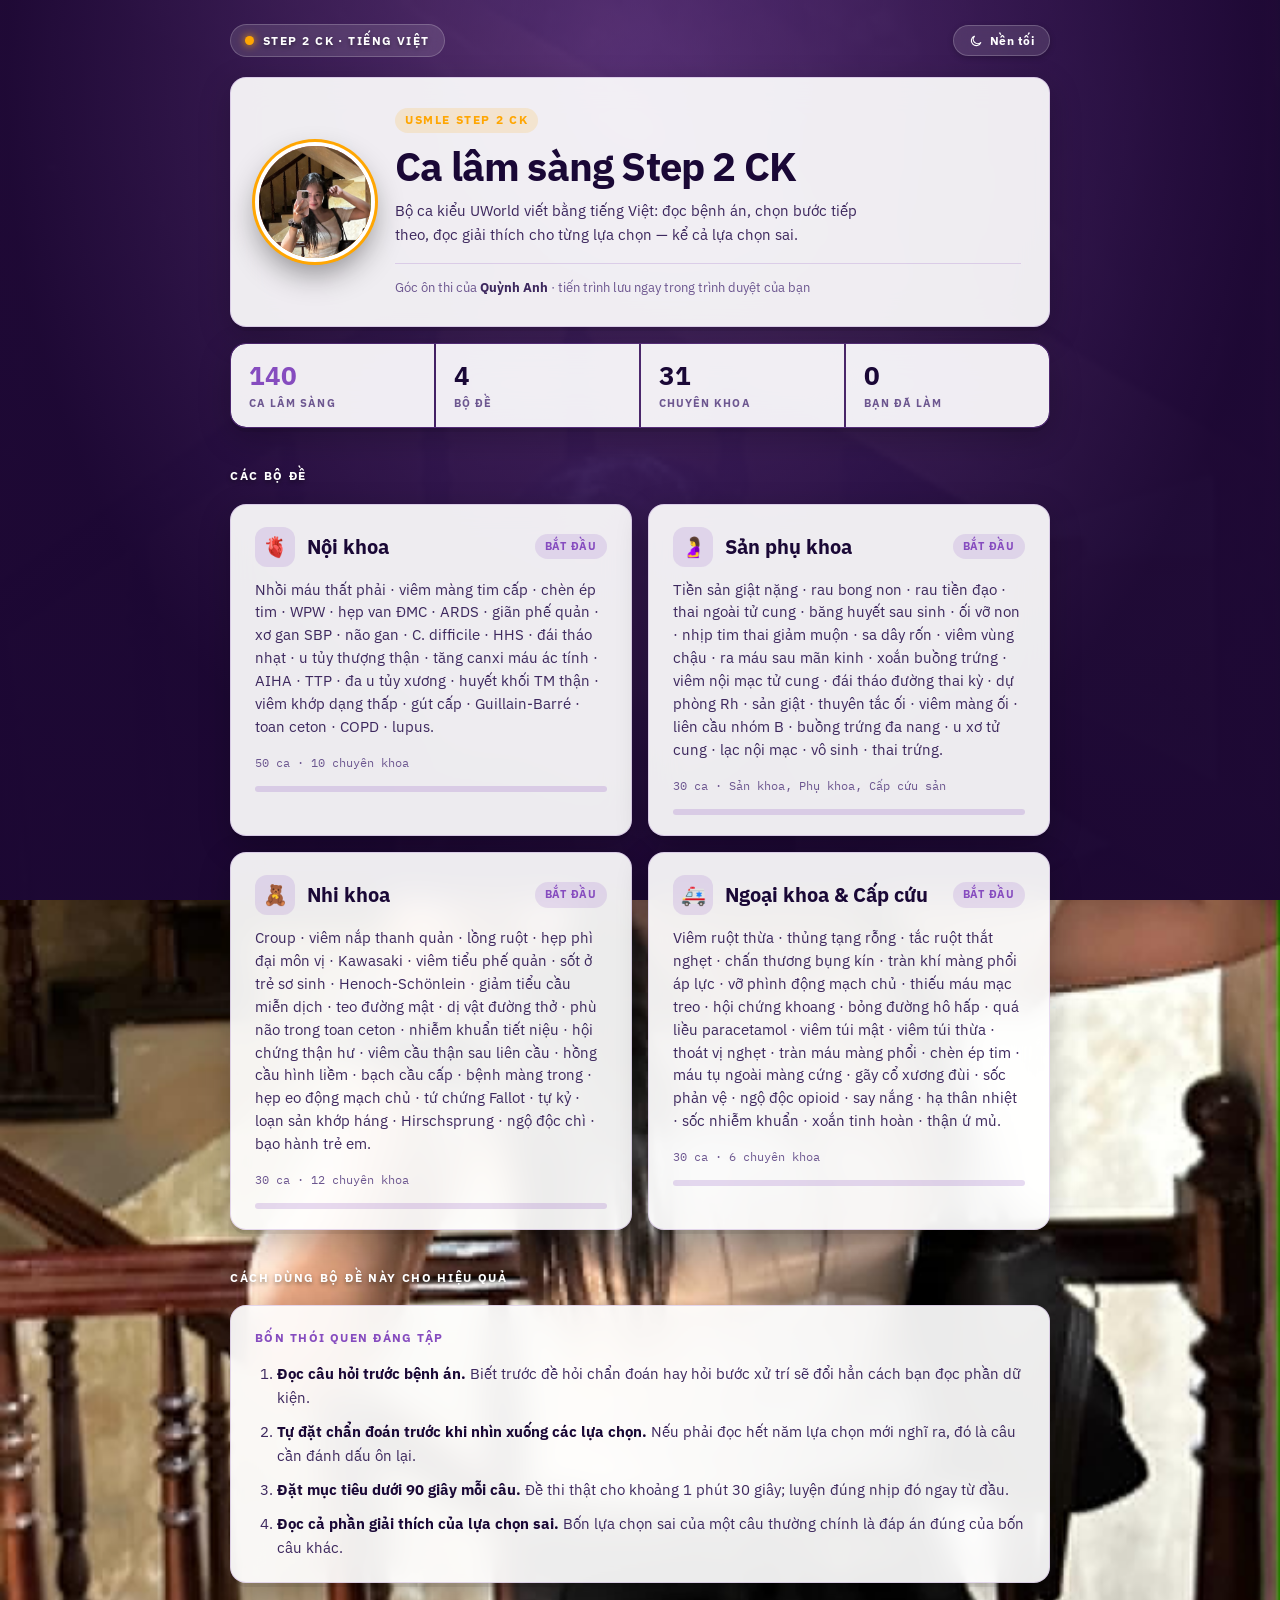
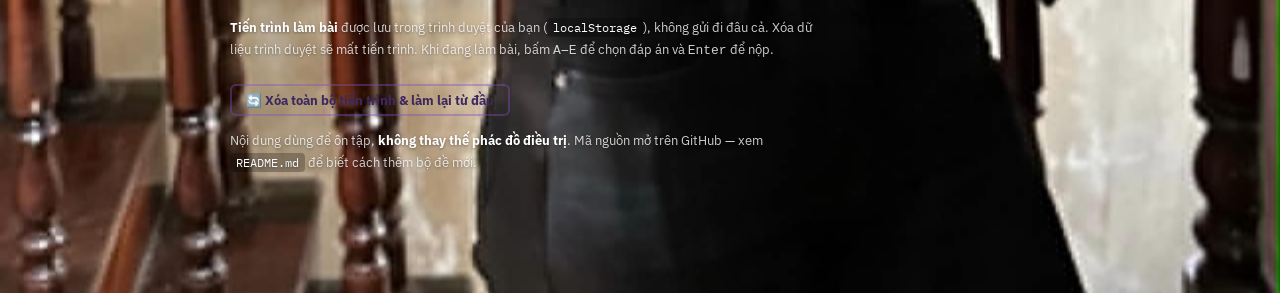
==== commit 50ddacc2: "Add 20 new high-yield Internal Medicine clinical cases based on Tai-lieu-noi materials (Total 50 cas" ====
--- a/index.html
+++ b/index.html
@@ -9,7 +9,7 @@
 <link rel="preconnect" href="https://fonts.googleapis.com">
 <link rel="preconnect" href="https://fonts.gstatic.com" crossorigin>
 <link rel="stylesheet" href="https://fonts.googleapis.com/css2?family=IBM+Plex+Mono:wght@400;500&family=IBM+Plex+Sans:wght@400;500;600&family=Source+Serif+4:opsz,wght@8..60,400;8..60,600&display=swap">
-<link rel="stylesheet" href="assets/style.css?v=kahoot2">
+<link rel="stylesheet" href="assets/style.css?v=kahoot3">
 <link rel="icon" href="data:image/svg+xml,<svg xmlns='http://www.w3.org/2000/svg' viewBox='0 0 100 100'><text y='.9em' font-size='90'>%F0%9F%A9%BA</text></svg>">
 <script>
   /* đặt giao diện trước khi vẽ để không bị nháy nền */
@@ -31,7 +31,7 @@
   <header class="hero">
     <div class="avatar lg">
       <span class="fallback">QA</span>
-      <img src="assets/avatar.jpg?v=kahoot2" alt="Ảnh đại diện">
+      <img src="assets/avatar.jpg?v=kahoot3" alt="Ảnh đại diện">
     </div>
     <div class="hero-text">
       <div class="eyebrow">USMLE Step 2 CK</div>
@@ -42,7 +42,7 @@
   </header>
 
   <div class="stats">
-    <div class="accent"><b>120</b><span>Ca lâm sàng</span></div>
+    <div class="accent"><b>140</b><span>Ca lâm sàng</span></div>
     <div><b>4</b><span>Bộ đề</span></div>
     <div><b>31</b><span>Chuyên khoa</span></div>
     <div><b id="stat-done">0</b><span>Bạn đã làm</span></div>
@@ -51,14 +51,14 @@
   <p class="section-label">Các bộ đề</p>
   <div class="sets">
 
-    <a class="set" href="noi-khoa/" data-set="noi-khoa" data-count="30">
+    <a class="set" href="noi-khoa/" data-set="noi-khoa" data-count="50">
       <div class="top">
         <span class="ico" aria-hidden="true">🫀</span>
         <h2>Nội khoa</h2>
         <span class="state">Bắt đầu</span>
       </div>
-      <p>Nhồi máu thất phải · tràn dịch cận viêm phổi · giãn tĩnh mạch thực quản · cường aldosterone · giảm tiểu cầu do heparin · SIADH · viêm màng não · xuất huyết dưới nhện · toan ceton · viêm động mạch tế bào khổng lồ · thuyên tắc phổi · chèn ép tủy sống · rung nhĩ · suy tim · đợt cấp COPD · viêm đường mật · bệnh celiac · suy thượng thận cấp · bão giáp · tăng kali máu · viêm nội tâm mạc · viêm phổi Pneumocystis · lao phổi · đột quỵ · cơn nhược cơ · lupus.</p>
-      <span class="meta">30 ca · 10 chuyên khoa</span>
+      <p>Nhồi máu thất phải · viêm màng tim cấp · chèn ép tim · WPW · hẹp van ĐMC · ARDS · giãn phế quản · xơ gan SBP · não gan · C. difficile · HHS · đái tháo nhạt · u tủy thượng thận · tăng canxi máu ác tính · AIHA · TTP · đa u tủy xương · huyết khối TM thận · viêm khớp dạng thấp · gút cấp · Guillain-Barré · toan ceton · COPD · lupus.</p>
+      <span class="meta">50 ca · 10 chuyên khoa</span>
       <span class="prog"><i></i></span>
     </a>
 
@@ -117,6 +117,6 @@
   </footer>
 </div>
 
-<script src="assets/site.js?v=kahoot2"></script>
+<script src="assets/site.js?v=kahoot3"></script>
 </body>
 </html>
--- a/assets/style.css
+++ b/assets/style.css
@@ -335,67 +335,73 @@
 /* ---------- câu hỏi và lựa chọn kiểu Kahoot ---------- */
 .stem{
   margin:26px 0 18px; padding-top:22px;
-  border-top:1px solid var(--line);
-  font-family:var(--sans); font-size:19px; font-weight:700; line-height:1.45;
-  text-wrap:balance;
-}
-.choices{display:flex; flex-direction:column; gap:10px}
+  border-top:2px solid var(--line);
+  font-family:var(--sans); font-size:20px; font-weight:800; line-height:1.45;
+  text-wrap:balance; color:var(--ink);
+}
+.choices{
+  display:grid;
+  grid-template-columns:repeat(auto-fit,minmax(min(100%,340px),1fr));
+  gap:12px;
+  margin-top:14px;
+}
 .choice{
   display:flex; gap:14px; align-items:center;
+  min-height:64px;
   width:100%; text-align:left;
   padding:14px 18px;
   background:var(--surface);
   border:2px solid var(--line);
   border-radius:14px;
-  font-family:var(--sans); font-size:16px; line-height:1.45; color:var(--ink);
+  font-family:var(--sans); font-size:16px; font-weight:600; line-height:1.45; color:var(--ink);
   cursor:pointer;
-  box-shadow:0 3px 0 rgba(0,0,0,.08);
+  box-shadow:0 4px 0 rgba(0,0,0,.08);
   transition:border-color .15s ease, background .15s ease, transform .15s ease, box-shadow .15s ease;
 }
 .choice:hover:not(:disabled){
-  transform:translateY(-2px);
-  box-shadow:0 6px 14px rgba(0,0,0,.12);
+  transform:translateY(-3px) scale(1.01);
+  box-shadow:0 8px 18px rgba(0,0,0,.14);
 }
 .choice:active:not(:disabled){
-  transform:translateY(1px);
+  transform:translateY(2px);
   box-shadow:0 1px 0 rgba(0,0,0,.08);
 }
 
 .choice .k{
-  flex:0 0 auto; width:52px; height:34px;
-  display:inline-flex; align-items:center; justify-content:center; gap:4px;
+  flex:0 0 auto; width:56px; height:38px;
+  display:inline-flex; align-items:center; justify-content:center; gap:5px;
   border-radius:8px;
-  font-family:var(--sans); font-size:14px; font-weight:800; color:#FFFFFF;
-  box-shadow:0 2px 0 rgba(0,0,0,.2);
-  text-shadow:0 1px 2px rgba(0,0,0,.3);
-}
-.k-shape{font-style:normal; font-size:13px}
-.c-text{flex:1 1 auto; font-weight:500}
+  font-family:var(--sans); font-size:15px; font-weight:800; color:#FFFFFF;
+  box-shadow:0 2px 0 rgba(0,0,0,.25);
+  text-shadow:0 1px 2px rgba(0,0,0,.35);
+}
+.k-shape{font-style:normal; font-size:14px}
+.c-text{flex:1 1 auto; font-weight:600; word-break:break-word}
 
 /* Bảng màu Kahoot rực rỡ */
 .choice.k-c-0 .k{background:#E21B3C} /* Đỏ tam giác */
-.choice.k-c-0:hover:not(:disabled){border-color:#E21B3C; background:rgba(226,27,60,.06)}
-.choice.k-c-0[aria-pressed="true"]{border-color:#E21B3C; background:rgba(226,27,60,.14); box-shadow:0 0 0 3px rgba(226,27,60,.35)}
+.choice.k-c-0:hover:not(:disabled){border-color:#E21B3C; background:rgba(226,27,60,.08)}
+.choice.k-c-0[aria-pressed="true"]{border-color:#E21B3C; background:rgba(226,27,60,.16); box-shadow:0 0 0 3px rgba(226,27,60,.45)}
 
 .choice.k-c-1 .k{background:#1368CE} /* Xanh dương thoi */
-.choice.k-c-1:hover:not(:disabled){border-color:#1368CE; background:rgba(19,104,206,.06)}
-.choice.k-c-1[aria-pressed="true"]{border-color:#1368CE; background:rgba(19,104,206,.14); box-shadow:0 0 0 3px rgba(19,104,206,.35)}
+.choice.k-c-1:hover:not(:disabled){border-color:#1368CE; background:rgba(19,104,206,.08)}
+.choice.k-c-1[aria-pressed="true"]{border-color:#1368CE; background:rgba(19,104,206,.16); box-shadow:0 0 0 3px rgba(19,104,206,.45)}
 
 .choice.k-c-2 .k{background:#FFA602} /* Vàng tròn */
-.choice.k-c-2:hover:not(:disabled){border-color:#FFA602; background:rgba(255,166,2,.06)}
-.choice.k-c-2[aria-pressed="true"]{border-color:#FFA602; background:rgba(255,166,2,.14); box-shadow:0 0 0 3px rgba(255,166,2,.35)}
+.choice.k-c-2:hover:not(:disabled){border-color:#FFA602; background:rgba(255,166,2,.08)}
+.choice.k-c-2[aria-pressed="true"]{border-color:#FFA602; background:rgba(255,166,2,.16); box-shadow:0 0 0 3px rgba(255,166,2,.45)}
 
 .choice.k-c-3 .k{background:#26890C} /* Xanh lá vuông */
-.choice.k-c-3:hover:not(:disabled){border-color:#26890C; background:rgba(38,137,12,.06)}
-.choice.k-c-3[aria-pressed="true"]{border-color:#26890C; background:rgba(38,137,12,.14); box-shadow:0 0 0 3px rgba(38,137,12,.35)}
+.choice.k-c-3:hover:not(:disabled){border-color:#26890C; background:rgba(38,137,12,.08)}
+.choice.k-c-3[aria-pressed="true"]{border-color:#26890C; background:rgba(38,137,12,.16); box-shadow:0 0 0 3px rgba(38,137,12,.45)}
 
 .choice.k-c-4 .k{background:#864CBF} /* Tím sao */
-.choice.k-c-4:hover:not(:disabled){border-color:#864CBF; background:rgba(134,76,191,.06)}
-.choice.k-c-4[aria-pressed="true"]{border-color:#864CBF; background:rgba(134,76,191,.14); box-shadow:0 0 0 3px rgba(134,76,191,.35)}
+.choice.k-c-4:hover:not(:disabled){border-color:#864CBF; background:rgba(134,76,191,.08)}
+.choice.k-c-4[aria-pressed="true"]{border-color:#864CBF; background:rgba(134,76,191,.16); box-shadow:0 0 0 3px rgba(134,76,191,.45)}
 
 .choice:disabled{cursor:default; transform:none}
-.choice.is-correct{border-color:#26890C !important; background:var(--good-soft) !important; box-shadow:0 0 0 3px rgba(38,137,12,.4) !important}
-.choice.is-wrong{border-color:#E21B3C !important; background:var(--bad-soft) !important; box-shadow:0 0 0 3px rgba(226,27,60,.4) !important}
+.choice.is-correct{border-color:#26890C !important; background:var(--good-soft) !important; box-shadow:0 0 0 4px #26890C, 0 6px 16px rgba(38,137,12,.3) !important}
+.choice.is-wrong{border-color:#E21B3C !important; background:var(--bad-soft) !important; box-shadow:0 0 0 4px #E21B3C, 0 6px 16px rgba(226,27,60,.3) !important}
 .choice.is-muted{opacity:.45}
 
 .tag{
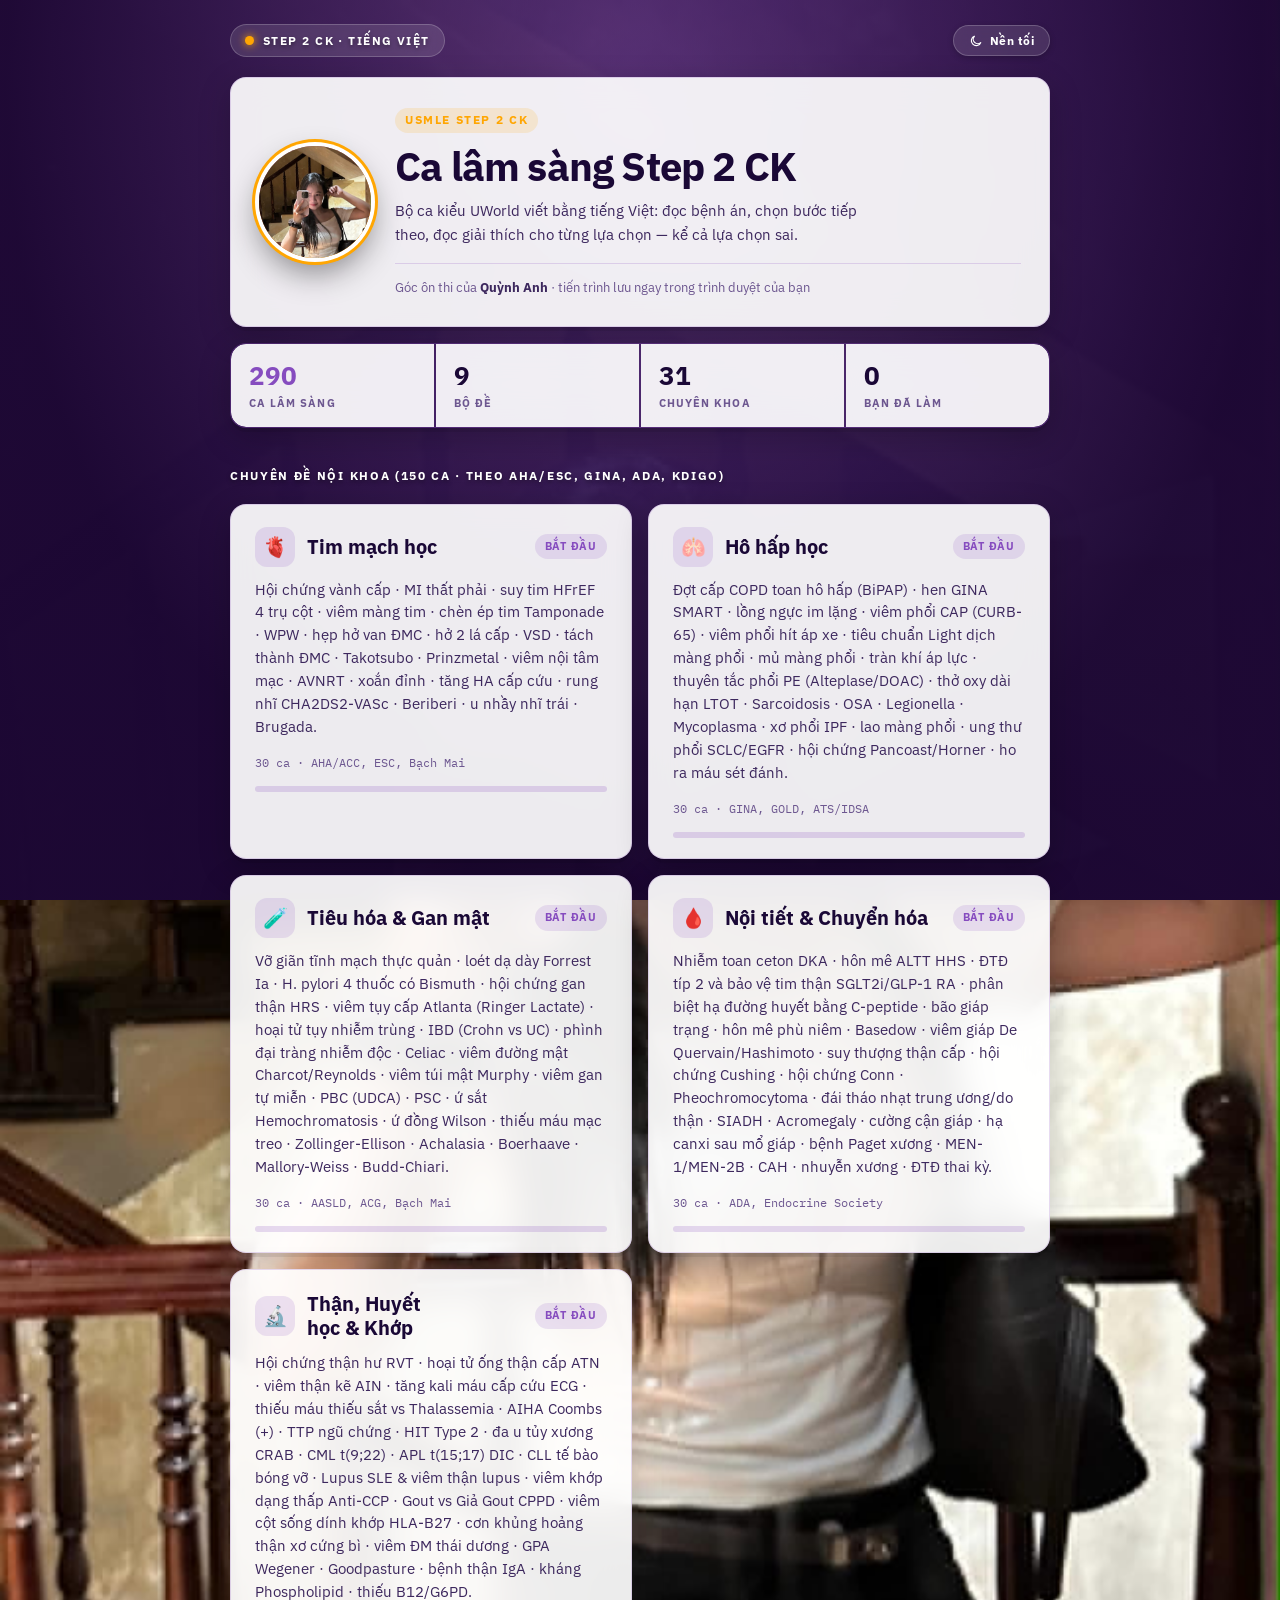
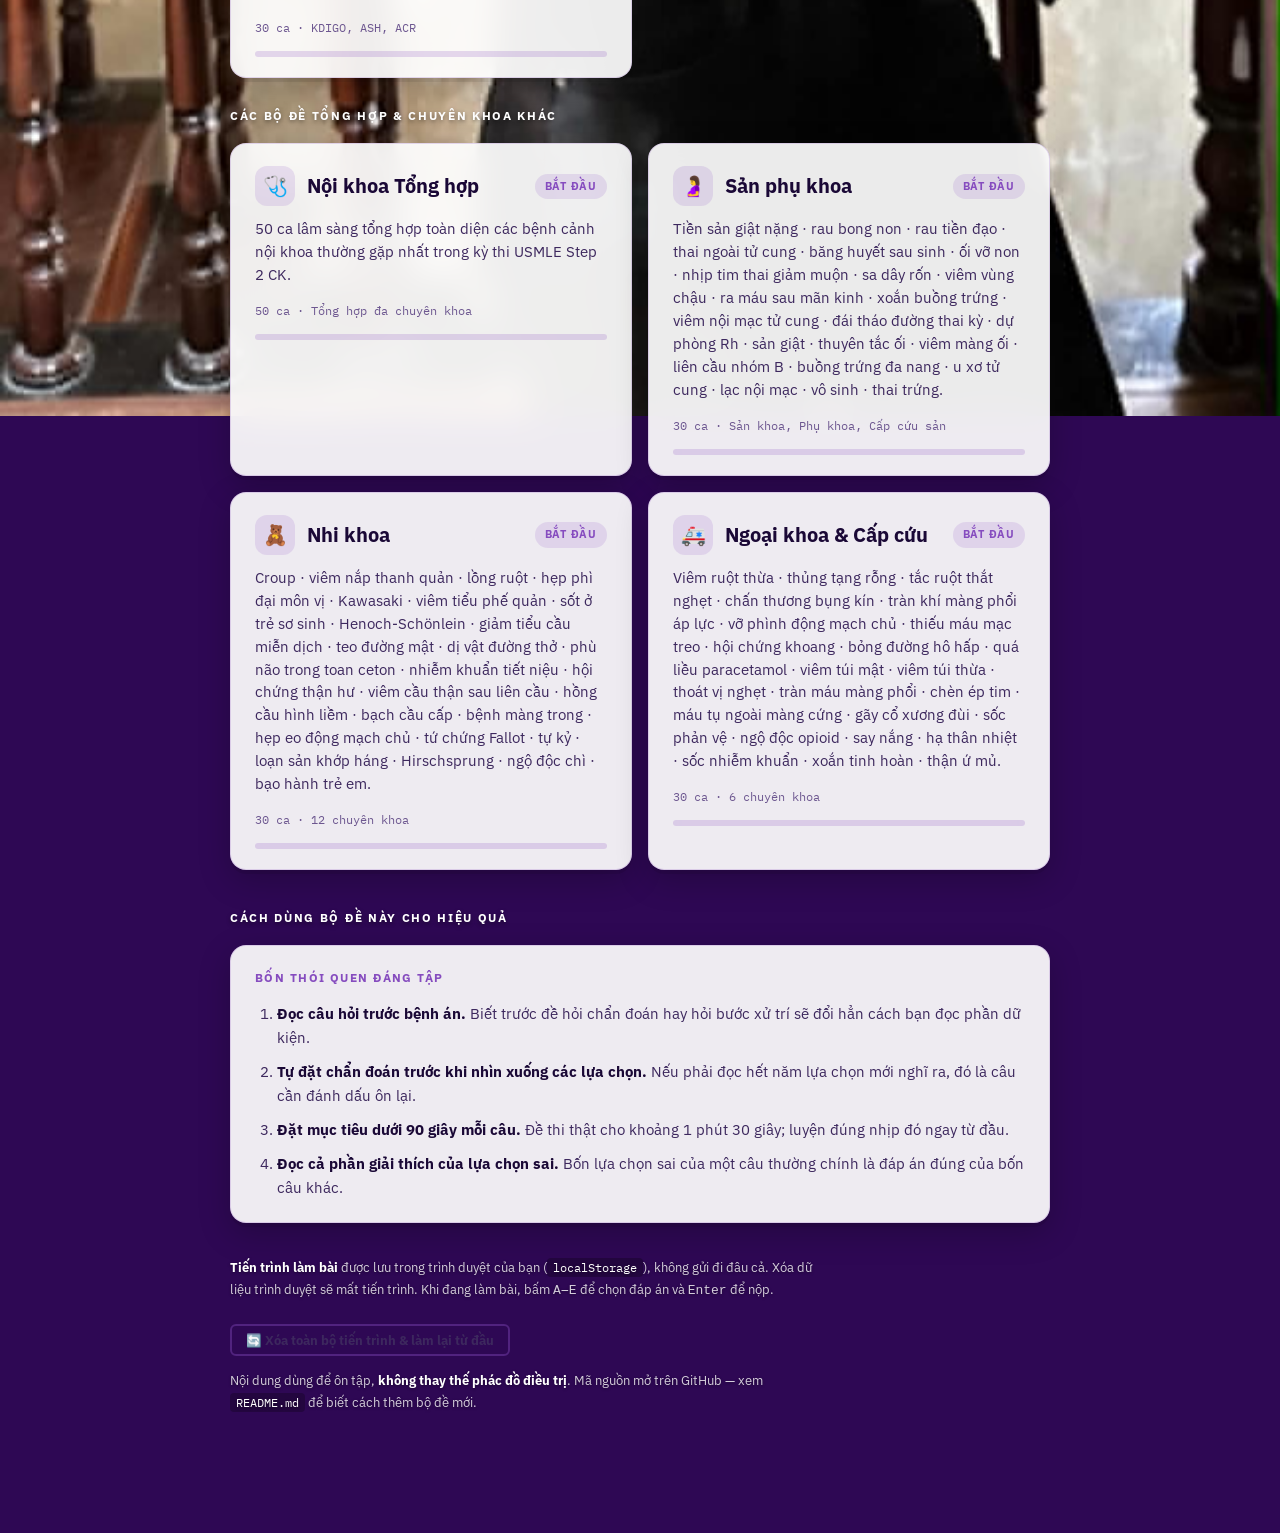
==== commit aa994f55: "Add 5 specialized Internal Medicine sets (150 clinical cases) based on Tai-lieu-noi and AHA/ESC, GIN" ====
--- a/index.html
+++ b/index.html
@@ -42,23 +42,83 @@
   </header>
 
   <div class="stats">
-    <div class="accent"><b>140</b><span>Ca lâm sàng</span></div>
-    <div><b>4</b><span>Bộ đề</span></div>
+    <div class="accent"><b>290</b><span>Ca lâm sàng</span></div>
+    <div><b>9</b><span>Bộ đề</span></div>
     <div><b>31</b><span>Chuyên khoa</span></div>
     <div><b id="stat-done">0</b><span>Bạn đã làm</span></div>
   </div>
 
-  <p class="section-label">Các bộ đề</p>
+  <p class="section-label">Chuyên đề Nội khoa (150 ca · Theo AHA/ESC, GINA, ADA, KDIGO)</p>
+  <div class="sets">
+
+    <a class="set" href="tim-mach/" data-set="tim-mach" data-count="30">
+      <div class="top">
+        <span class="ico" aria-hidden="true">🫀</span>
+        <h2>Tim mạch học</h2>
+        <span class="state">Bắt đầu</span>
+      </div>
+      <p>Hội chứng vành cấp · MI thất phải · suy tim HFrEF 4 trụ cột · viêm màng tim · chèn ép tim Tamponade · WPW · hẹp hở van ĐMC · hở 2 lá cấp · VSD · tách thành ĐMC · Takotsubo · Prinzmetal · viêm nội tâm mạc · AVNRT · xoắn đỉnh · tăng HA cấp cứu · rung nhĩ CHA2DS2-VASc · Beriberi · u nhầy nhĩ trái · Brugada.</p>
+      <span class="meta">30 ca · AHA/ACC, ESC, Bạch Mai</span>
+      <span class="prog"><i></i></span>
+    </a>
+
+    <a class="set" href="ho-hap/" data-set="ho-hap" data-count="30">
+      <div class="top">
+        <span class="ico" aria-hidden="true">🫁</span>
+        <h2>Hô hấp học</h2>
+        <span class="state">Bắt đầu</span>
+      </div>
+      <p>Đợt cấp COPD toan hô hấp (BiPAP) · hen GINA SMART · lồng ngực im lặng · viêm phổi CAP (CURB-65) · viêm phổi hít áp xe · tiêu chuẩn Light dịch màng phổi · mủ màng phổi · tràn khí áp lực · thuyên tắc phổi PE (Alteplase/DOAC) · thở oxy dài hạn LTOT · Sarcoidosis · OSA · Legionella · Mycoplasma · xơ phổi IPF · lao màng phổi · ung thư phổi SCLC/EGFR · hội chứng Pancoast/Horner · ho ra máu sét đánh.</p>
+      <span class="meta">30 ca · GINA, GOLD, ATS/IDSA</span>
+      <span class="prog"><i></i></span>
+    </a>
+
+    <a class="set" href="tieu-hoa/" data-set="tieu-hoa" data-count="30">
+      <div class="top">
+        <span class="ico" aria-hidden="true">🧪</span>
+        <h2>Tiêu hóa &amp; Gan mật</h2>
+        <span class="state">Bắt đầu</span>
+      </div>
+      <p>Vỡ giãn tĩnh mạch thực quản · loét dạ dày Forrest Ia · H. pylori 4 thuốc có Bismuth · hội chứng gan thận HRS · viêm tụy cấp Atlanta (Ringer Lactate) · hoại tử tụy nhiễm trùng · IBD (Crohn vs UC) · phình đại tràng nhiễm độc · Celiac · viêm đường mật Charcot/Reynolds · viêm túi mật Murphy · viêm gan tự miễn · PBC (UDCA) · PSC · ứ sắt Hemochromatosis · ứ đồng Wilson · thiếu máu mạc treo · Zollinger-Ellison · Achalasia · Boerhaave · Mallory-Weiss · Budd-Chiari.</p>
+      <span class="meta">30 ca · AASLD, ACG, Bạch Mai</span>
+      <span class="prog"><i></i></span>
+    </a>
+
+    <a class="set" href="noi-tiet/" data-set="noi-tiet" data-count="30">
+      <div class="top">
+        <span class="ico" aria-hidden="true">🩸</span>
+        <h2>Nội tiết &amp; Chuyển hóa</h2>
+        <span class="state">Bắt đầu</span>
+      </div>
+      <p>Nhiễm toan ceton DKA · hôn mê ALTT HHS · ĐTĐ típ 2 và bảo vệ tim thận SGLT2i/GLP-1 RA · phân biệt hạ đường huyết bằng C-peptide · bão giáp trạng · hôn mê phù niêm · Basedow · viêm giáp De Quervain/Hashimoto · suy thượng thận cấp · hội chứng Cushing · hội chứng Conn · Pheochromocytoma · đái tháo nhạt trung ương/do thận · SIADH · Acromegaly · cường cận giáp · hạ canxi sau mổ giáp · bệnh Paget xương · MEN-1/MEN-2B · CAH · nhuyễn xương · ĐTĐ thai kỳ.</p>
+      <span class="meta">30 ca · ADA, Endocrine Society</span>
+      <span class="prog"><i></i></span>
+    </a>
+
+    <a class="set" href="than-huyet-hoc-khop/" data-set="than-huyet-hoc-khop" data-count="30">
+      <div class="top">
+        <span class="ico" aria-hidden="true">🔬</span>
+        <h2>Thận, Huyết học &amp; Khớp</h2>
+        <span class="state">Bắt đầu</span>
+      </div>
+      <p>Hội chứng thận hư RVT · hoại tử ống thận cấp ATN · viêm thận kẽ AIN · tăng kali máu cấp cứu ECG · thiếu máu thiếu sắt vs Thalassemia · AIHA Coombs (+) · TTP ngũ chứng · HIT Type 2 · đa u tủy xương CRAB · CML t(9;22) · APL t(15;17) DIC · CLL tế bào bóng vỡ · Lupus SLE &amp; viêm thận lupus · viêm khớp dạng thấp Anti-CCP · Gout vs Giả Gout CPPD · viêm cột sống dính khớp HLA-B27 · cơn khủng hoảng thận xơ cứng bì · viêm ĐM thái dương · GPA Wegener · Goodpasture · bệnh thận IgA · kháng Phospholipid · thiếu B12/G6PD.</p>
+      <span class="meta">30 ca · KDIGO, ASH, ACR</span>
+      <span class="prog"><i></i></span>
+    </a>
+
+  </div>
+
+  <p class="section-label" style="margin-top:28px;">Các bộ đề Tổng hợp &amp; Chuyên khoa khác</p>
   <div class="sets">
 
     <a class="set" href="noi-khoa/" data-set="noi-khoa" data-count="50">
       <div class="top">
-        <span class="ico" aria-hidden="true">🫀</span>
-        <h2>Nội khoa</h2>
+        <span class="ico" aria-hidden="true">🩺</span>
+        <h2>Nội khoa Tổng hợp</h2>
         <span class="state">Bắt đầu</span>
       </div>
-      <p>Nhồi máu thất phải · viêm màng tim cấp · chèn ép tim · WPW · hẹp van ĐMC · ARDS · giãn phế quản · xơ gan SBP · não gan · C. difficile · HHS · đái tháo nhạt · u tủy thượng thận · tăng canxi máu ác tính · AIHA · TTP · đa u tủy xương · huyết khối TM thận · viêm khớp dạng thấp · gút cấp · Guillain-Barré · toan ceton · COPD · lupus.</p>
-      <span class="meta">50 ca · 10 chuyên khoa</span>
+      <p>50 ca lâm sàng tổng hợp toàn diện các bệnh cảnh nội khoa thường gặp nhất trong kỳ thi USMLE Step 2 CK.</p>
+      <span class="meta">50 ca · Tổng hợp đa chuyên khoa</span>
       <span class="prog"><i></i></span>
     </a>
 
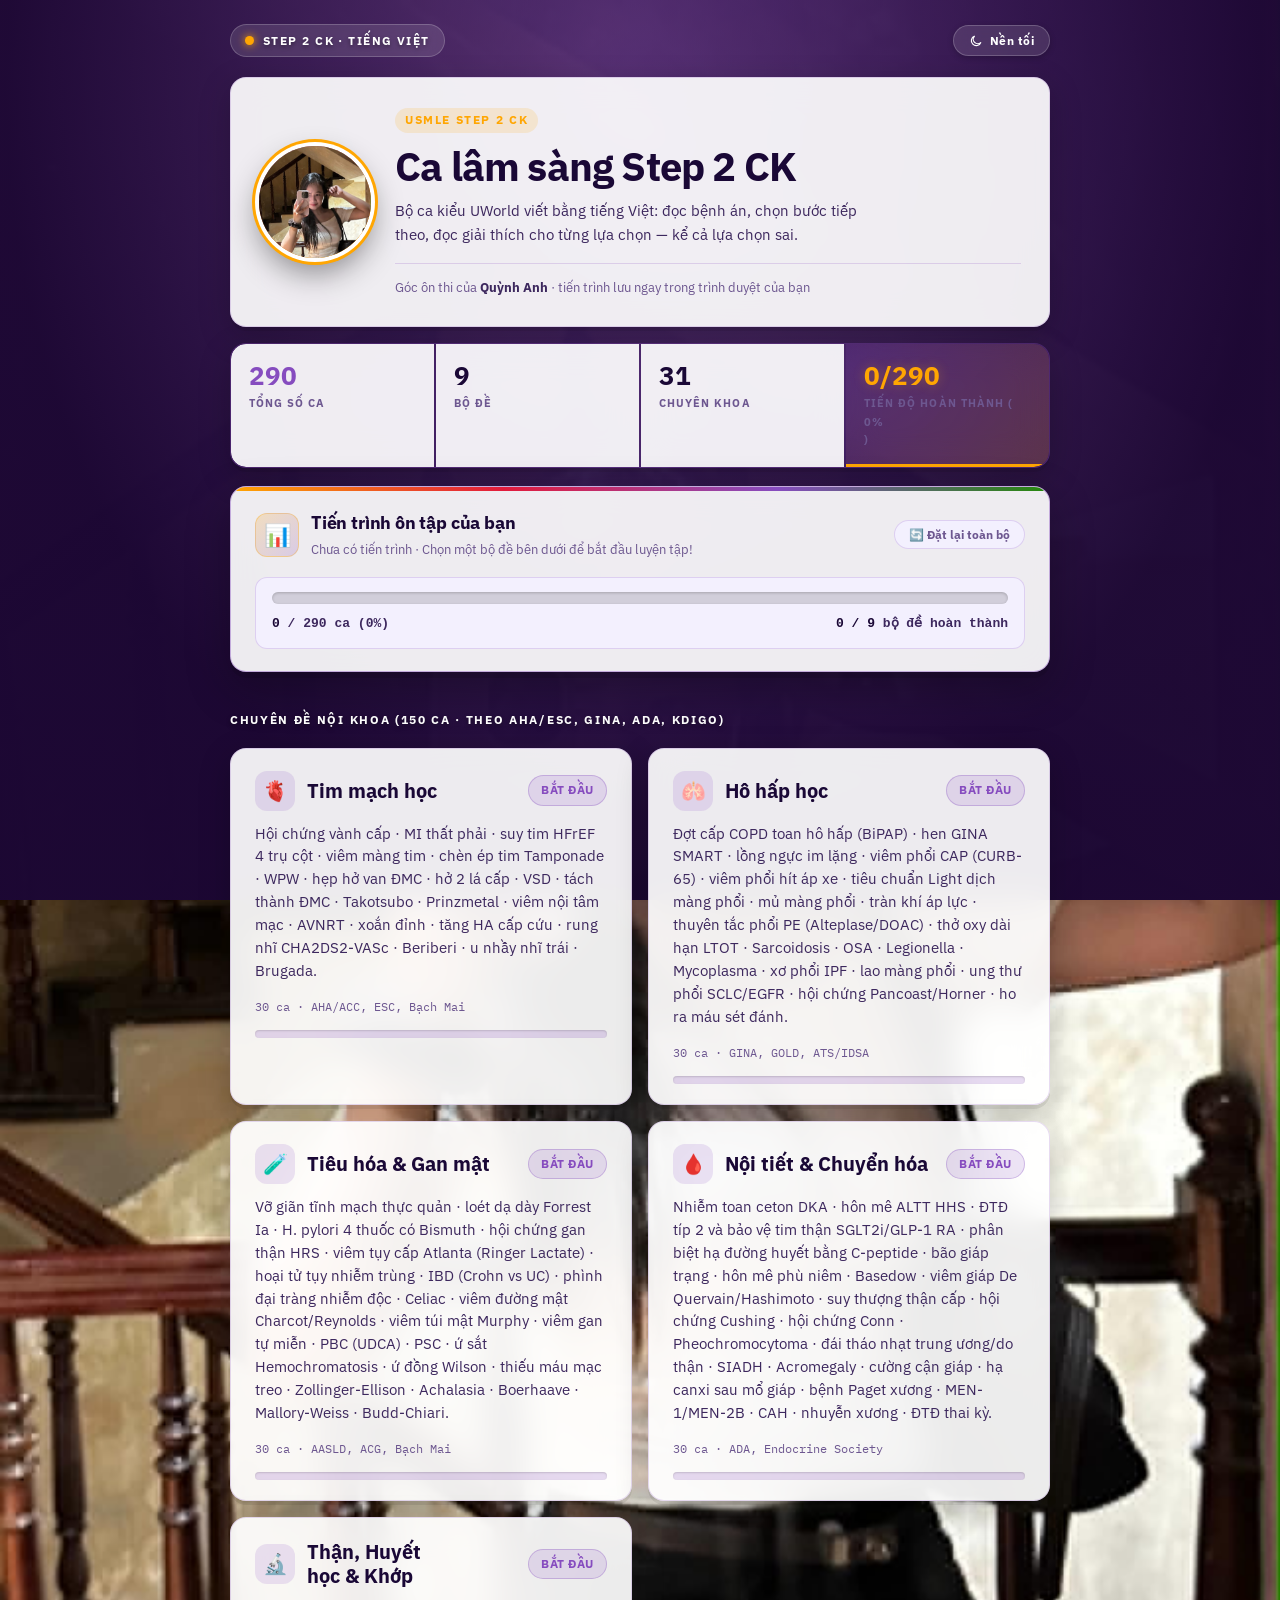
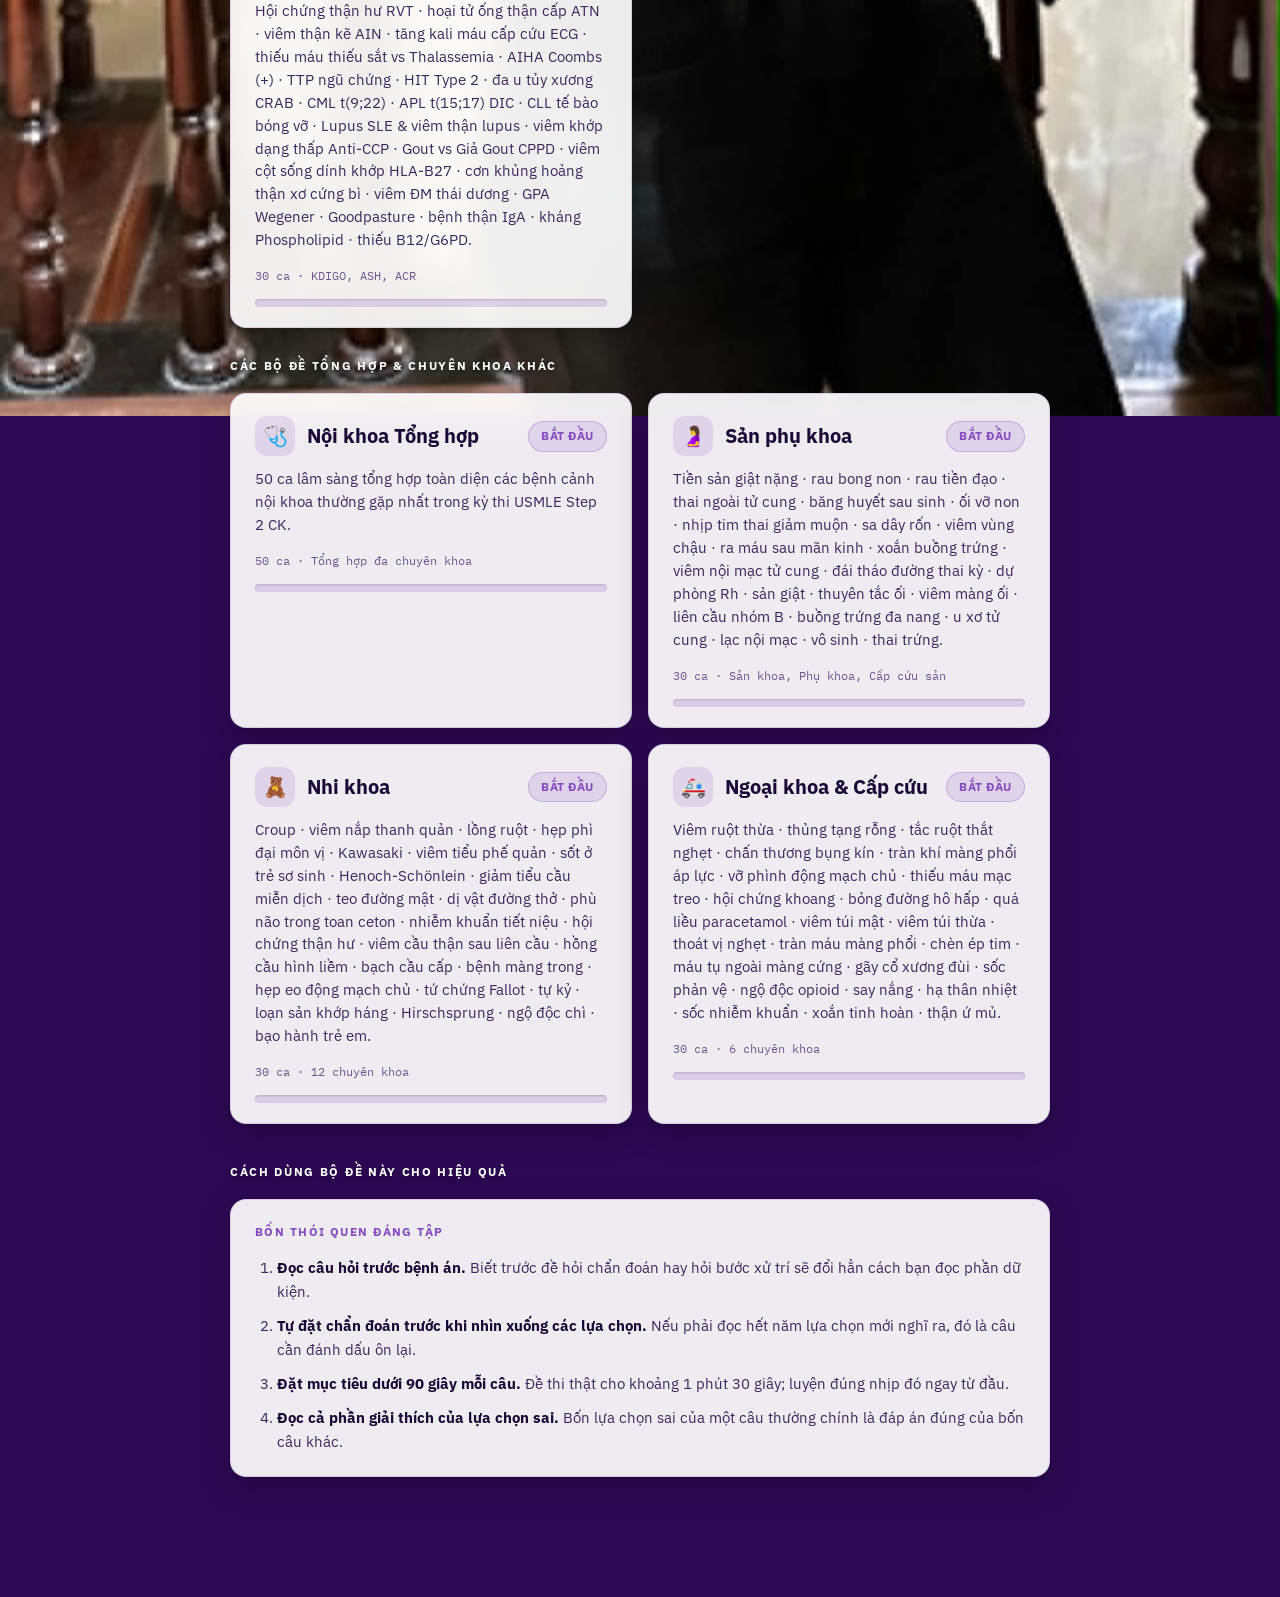
==== commit 20e3fdbb: "Highlight study progress dashboard and remove bottom footer note" ====
--- a/index.html
+++ b/index.html
@@ -42,10 +42,35 @@
   </header>
 
   <div class="stats">
-    <div class="accent"><b>290</b><span>Ca lâm sàng</span></div>
+    <div class="accent"><b>290</b><span>Tổng số ca</span></div>
     <div><b>9</b><span>Bộ đề</span></div>
     <div><b>31</b><span>Chuyên khoa</span></div>
-    <div><b id="stat-done">0</b><span>Bạn đã làm</span></div>
+    <div class="stat-highlight"><b id="stat-done">0/290</b><span>Tiến độ hoàn thành (<span id="stat-pct">0%</span>)</span></div>
+  </div>
+
+  <div class="progress-hero">
+    <div class="progress-hero-head">
+      <div class="progress-hero-title">
+        <span class="progress-icon">📊</span>
+        <div>
+          <h3>Tiến trình ôn tập của bạn</h3>
+          <p id="overall-progress-msg">Chưa có tiến trình · Chọn một bộ đề bên dưới để bắt đầu luyện tập!</p>
+        </div>
+      </div>
+      <button id="btn-reset-all" class="btn-reset-all-subtle" type="button" title="Đặt lại toàn bộ tiến trình ôn tập">
+        🔄 Đặt lại toàn bộ
+      </button>
+    </div>
+
+    <div class="overall-meter-wrap">
+      <div class="overall-meter">
+        <i id="overall-progress-bar"></i>
+      </div>
+      <div class="overall-meter-labels">
+        <span id="overall-progress-text"><b>0</b> / 290 ca (0%)</span>
+        <span id="overall-sets-text"><b id="overall-sets-done">0 / 9</b> bộ đề hoàn thành</span>
+      </div>
+    </div>
   </div>
 
   <p class="section-label">Chuyên đề Nội khoa (150 ca · Theo AHA/ESC, GINA, ADA, KDIGO)</p>
@@ -168,13 +193,6 @@
     </ol>
   </div>
 
-  <footer>
-    <b>Tiến trình làm bài</b> được lưu trong trình duyệt của bạn (<code>localStorage</code>), không gửi đi đâu cả. Xóa dữ liệu trình duyệt sẽ mất tiến trình. Khi đang làm bài, bấm <kbd>A</kbd>–<kbd>E</kbd> để chọn đáp án và <kbd>Enter</kbd> để nộp.
-    <br><br>
-    <button id="btn-reset-all" class="btn ghost" style="font-size:12.5px; padding:6px 14px; margin-bottom:14px; border-radius:6px; cursor:pointer;">🔄 Xóa toàn bộ tiến trình &amp; làm lại từ đầu</button>
-    <br>
-    Nội dung dùng để ôn tập, <b>không thay thế phác đồ điều trị</b>. Mã nguồn mở trên GitHub — xem <code>README.md</code> để biết cách thêm bộ đề mới.
-  </footer>
 </div>
 
 <script src="assets/site.js?v=kahoot3"></script>
--- a/assets/style.css
+++ b/assets/style.css
@@ -207,6 +207,129 @@
   font-size:10.5px; font-weight:700; letter-spacing:.1em; text-transform:uppercase; color:var(--ink-3);
 }
 .stats .accent b{color:#864CBF}
+.stat-highlight{
+  background:linear-gradient(135deg, rgba(134, 76, 191, 0.14), rgba(255, 166, 2, 0.16)) !important;
+  border-bottom:3px solid #FFA602;
+}
+.stat-highlight b{color:#FFA602 !important; text-shadow:0 0 12px rgba(255, 166, 2, 0.3)}
+
+/* ---------- Khối tiến trình tổng quan nổi bật (Progress Dashboard Hero) ---------- */
+.progress-hero{
+  margin-top:18px;
+  padding:22px 24px;
+  background:var(--surface);
+  backdrop-filter:blur(16px);
+  -webkit-backdrop-filter:blur(16px);
+  border:1.5px solid var(--line-strong);
+  border-radius:var(--radius);
+  box-shadow:var(--shadow-lift);
+  position:relative;
+  overflow:hidden;
+}
+.progress-hero::before{
+  content:"";
+  position:absolute;
+  inset:0 0 auto 0;
+  height:4px;
+  background:linear-gradient(90deg, #FFA602, #E21B3C, #864CBF, #26890C);
+}
+.progress-hero-head{
+  display:flex;
+  align-items:center;
+  justify-content:space-between;
+  gap:16px;
+  flex-wrap:wrap;
+  margin-bottom:16px;
+}
+.progress-hero-title{
+  display:flex;
+  align-items:center;
+  gap:12px;
+}
+.progress-icon{
+  width:44px;
+  height:44px;
+  border-radius:12px;
+  background:linear-gradient(135deg, rgba(255,166,2,0.2), rgba(134,76,191,0.2));
+  border:1px solid rgba(255,166,2,0.3);
+  display:grid;
+  place-items:center;
+  font-size:22px;
+  flex:0 0 auto;
+}
+.progress-hero-title h3{
+  margin:0;
+  font-family:var(--sans);
+  font-size:18px;
+  font-weight:800;
+  color:var(--ink);
+  letter-spacing:-.01em;
+}
+.progress-hero-title p{
+  margin:2px 0 0;
+  font-size:13px;
+  color:var(--ink-3);
+}
+.btn-reset-all-subtle{
+  display:inline-flex;
+  align-items:center;
+  gap:6px;
+  padding:6px 14px;
+  font-family:var(--sans);
+  font-size:12px;
+  font-weight:700;
+  color:var(--ink-3);
+  background:var(--surface-2);
+  border:1px solid var(--line);
+  border-radius:999px;
+  cursor:pointer;
+  transition:all .15s ease;
+}
+.btn-reset-all-subtle:hover{
+  color:#E21B3C;
+  border-color:#E21B3C;
+  background:rgba(226,27,60,0.1);
+  transform:translateY(-1px);
+}
+
+.overall-meter-wrap{
+  background:var(--surface-2);
+  padding:14px 16px;
+  border-radius:12px;
+  border:1px solid var(--line);
+}
+.overall-meter{
+  height:12px;
+  border-radius:999px;
+  background:rgba(0,0,0,0.14);
+  overflow:hidden;
+  position:relative;
+  box-shadow:inset 0 1px 3px rgba(0,0,0,0.2);
+}
+.overall-meter i{
+  display:block;
+  height:100%;
+  width:0%;
+  background:linear-gradient(90deg, #FFA602 0%, #E21B3C 50%, #864CBF 100%);
+  border-radius:999px;
+  box-shadow:0 0 12px rgba(255,166,2,0.5);
+  transition:width .6s cubic-bezier(.34, 1.56, .64, 1);
+}
+.overall-meter-labels{
+  display:flex;
+  justify-content:space-between;
+  align-items:center;
+  gap:10px;
+  margin-top:10px;
+  font-family:var(--mono);
+  font-size:13px;
+  color:var(--ink-2);
+  font-weight:600;
+}
+.overall-meter-labels b{
+  color:var(--ink);
+  font-weight:800;
+}
 
 /* ---------- header trang làm đề ---------- */
 .masthead{
@@ -240,11 +363,12 @@
 
 /* ---------- thanh tiến trình ---------- */
 .railwrap{margin:18px 0 24px}
-.railmeter{height:7px; border-radius:999px; background:rgba(255,255,255,.2); overflow:hidden; margin-bottom:12px; backdrop-filter:blur(4px)}
+.railmeter{height:9px; border-radius:999px; background:rgba(255,255,255,.2); overflow:hidden; margin-bottom:12px; backdrop-filter:blur(4px); box-shadow:inset 0 1px 2px rgba(0,0,0,.2)}
 .railmeter i{
   display:block; height:100%; width:0;
   background:linear-gradient(90deg, #FFA602, #E21B3C, #864CBF);
   border-radius:999px; transition:width .35s cubic-bezier(.4,0,.2,1);
+  box-shadow:0 0 10px rgba(255,166,2,.6);
 }
 .rail{display:flex; flex-wrap:wrap; gap:7px}
 .pip{
@@ -593,15 +717,25 @@
   font-family:var(--mono); font-size:12px; color:var(--ink-3);
 }
 .set .state{
-  font-size:11px; font-weight:800; letter-spacing:.07em; text-transform:uppercase;
-  padding:4px 10px; border-radius:999px; white-space:nowrap;
+  font-size:11.5px; font-weight:800; letter-spacing:.05em; text-transform:uppercase;
+  padding:5px 12px; border-radius:999px; white-space:nowrap;
   font-family:var(--sans);
-  background:rgba(134,76,191,.15); color:#864CBF;
-}
-.set .state.part{background:rgba(255,166,2,.18); color:#FFA602}
-.set .state.full{background:rgba(38,137,12,.18); color:#26890C}
-.set .prog{margin-top:14px; height:6px; border-radius:999px; background:var(--line); overflow:hidden}
-.set .prog i{display:block; height:100%; background:linear-gradient(90deg,#FFA602,#864CBF); border-radius:999px; transition:width .5s ease}
+  background:rgba(134,76,191,.15); color:var(--accent);
+  border:1px solid rgba(134,76,191,.3);
+  transition:all .2s ease;
+}
+.set .state.part{
+  background:rgba(255,166,2,.2); color:#FFA602;
+  border:1px solid rgba(255,166,2,.45);
+  box-shadow:0 0 10px rgba(255,166,2,.25);
+}
+.set .state.full{
+  background:rgba(38,137,12,.2); color:#26890C;
+  border:1px solid rgba(38,137,12,.45);
+  box-shadow:0 0 10px rgba(38,137,12,.25);
+}
+.set .prog{margin-top:14px; height:8px; border-radius:999px; background:var(--line); overflow:hidden; box-shadow:inset 0 1px 2px rgba(0,0,0,.15)}
+.set .prog i{display:block; height:100%; background:linear-gradient(90deg,#FFA602,#E21B3C,#864CBF); border-radius:999px; transition:width .5s ease; box-shadow:0 0 8px rgba(134,76,191,.4)}
 
 .section-label{
   margin:38px 0 0;
@@ -675,6 +809,10 @@
   .body{padding:20px 16px}
   .card-top{padding:12px 18px}
   .hero{padding:22px 20px; gap:18px}
+  .progress-hero{padding:18px 16px}
+  .progress-hero-head{flex-direction:column; align-items:flex-start; gap:12px}
+  .btn-reset-all-subtle{align-self:flex-start}
+  .overall-meter-labels{flex-direction:column; align-items:flex-start; gap:4px}
   .avatar.lg{width:86px; height:86px; font-size:86px}
   .vignette{font-size:16.5px}
   .stem{font-size:17.5px}
